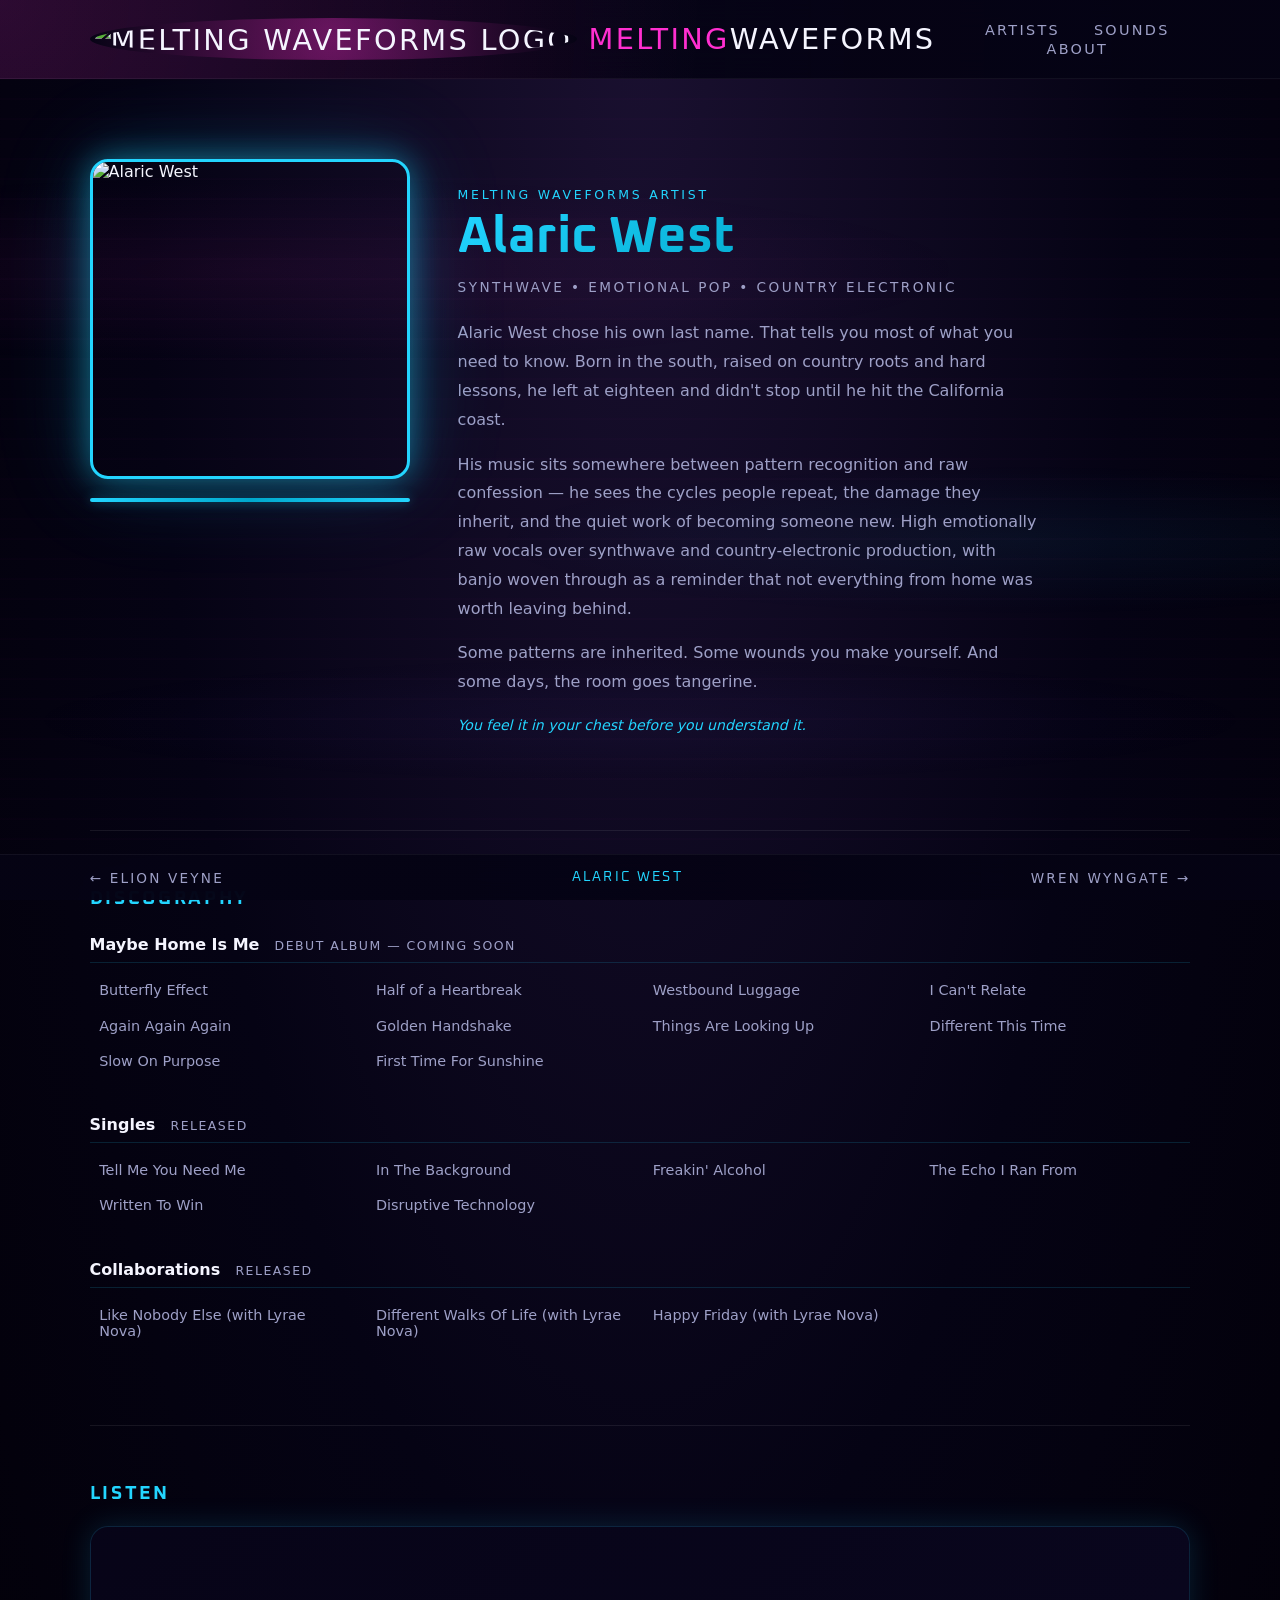
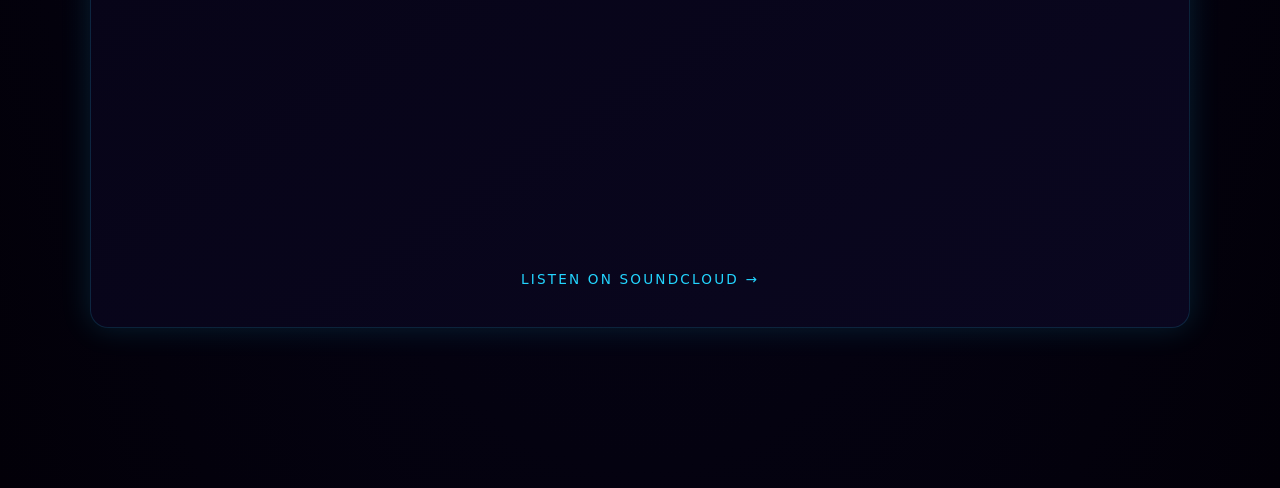
==== alaric.html @ a702b96d "Update alaric.html" ====
<!DOCTYPE html>
<html lang="en">
<head>
  <!-- Google tag (gtag.js) -->
<script async src="https://www.googletagmanager.com/gtag/js?id=G-TZS1TSNKHJ"></script>
<script>
  window.dataLayer = window.dataLayer || [];
  function gtag(){dataLayer.push(arguments);}
  gtag('js', new Date());
  gtag('config', 'G-TZS1TSNKHJ');
</script>
  <meta charset="UTF-8" />
  <meta name="viewport" content="width=device-width, initial-scale=1.0" />
  <title>Alaric West — Melting Waveforms</title>
  <meta name="description" content="Alaric West is an emotionally raw synthwave artist exploring cycles, heartbreak, and the long road to finding home in yourself." />
  <link rel="stylesheet" href="styles.css" />
  <link rel="preconnect" href="https://fonts.googleapis.com">
  <link rel="preconnect" href="https://fonts.gstatic.com" crossorigin>
  <link href="https://fonts.googleapis.com/css2?family=Space+Grotesk:wght@400;500;700&family=Oxanium:wght@500;700&display=swap" rel="stylesheet">
  <style>
    :root {
      --artist-color: #23d5ff;
      --artist-color-dim: rgba(35, 213, 255, 0.15);
      --artist-color-glow: rgba(35, 213, 255, 0.4);
      --artist-gradient: linear-gradient(135deg, #23d5ff, #00a8cc, #23d5ff);
    }

    .artist-page {
      min-height: 100vh;
      padding: 0 7vw 120px;
    }

    .artist-header {
      display: grid;
      grid-template-columns: 320px 1fr;
      gap: 3rem;
      padding: 80px 0 60px;
      align-items: start;
    }

    .artist-photo-wrap {
      position: relative;
    }

    .artist-photo {
      width: 100%;
      aspect-ratio: 1;
      object-fit: cover;
      border-radius: 18px;
      border: 3px solid var(--artist-color);
      box-shadow:
        0 0 30px var(--artist-color-glow),
        0 0 60px var(--artist-color-dim),
        0 0 100px var(--artist-color-dim);
      display: block;
    }

    .artist-color-bar {
      width: 100%;
      height: 4px;
      background: var(--artist-gradient);
      border-radius: 999px;
      margin-top: 1.2rem;
      box-shadow: 0 0 12px var(--artist-color-glow);
    }

    .artist-info {
      padding-top: 1rem;
    }

    .artist-label {
      font-size: 0.78rem;
      text-transform: uppercase;
      letter-spacing: 0.22em;
      color: var(--artist-color);
      margin-bottom: 0.5rem;
    }

    .artist-name {
      font-family: "Oxanium", system-ui, sans-serif;
      font-size: clamp(2rem, 4vw, 3.2rem);
      font-weight: 700;
      line-height: 1.08;
      margin: 0 0 0.5rem;
      background: var(--artist-gradient);
      -webkit-background-clip: text;
      background-clip: text;
      color: transparent;
    }

    .artist-genre {
      font-size: 0.85rem;
      color: var(--muted);
      text-transform: uppercase;
      letter-spacing: 0.18em;
      margin-bottom: 1.5rem;
    }

    .artist-bio {
      font-size: 1rem;
      line-height: 1.8;
      color: var(--muted);
      max-width: 580px;
      margin-bottom: 2rem;
    }

    .artist-bio p {
      margin: 0 0 1rem;
    }

    .discography {
      padding: 40px 0;
      border-top: 1px solid var(--border-subtle);
    }

    .discography-title {
      font-family: "Oxanium", system-ui, sans-serif;
      font-size: 1.2rem;
      letter-spacing: 0.14em;
      text-transform: uppercase;
      color: var(--artist-color);
      margin-bottom: 1.5rem;
    }

    .album-block {
      margin-bottom: 2.5rem;
    }

    .album-name {
      font-size: 1rem;
      font-weight: 700;
      color: var(--text);
      margin-bottom: 0.8rem;
      padding-bottom: 0.5rem;
      border-bottom: 1px solid var(--artist-color-dim);
    }

    .album-name span {
      font-size: 0.78rem;
      font-weight: 400;
      color: var(--muted);
      margin-left: 0.6rem;
      text-transform: uppercase;
      letter-spacing: 0.12em;
    }

    .song-list {
      list-style: none;
      padding: 0;
      margin: 0;
      display: grid;
      grid-template-columns: repeat(auto-fill, minmax(220px, 1fr));
      gap: 0.4rem;
    }

    .song-list li {
      font-size: 0.9rem;
      color: var(--muted);
      padding: 0.4rem 0.6rem;
      border-radius: 6px;
      transition: background 0.15s ease, color 0.15s ease;
    }

    .song-list li:hover {
      background: var(--artist-color-dim);
      color: var(--text);
    }

    .player-section {
      padding: 40px 0;
      border-top: 1px solid var(--border-subtle);
    }

    .player-section h2 {
      font-family: "Oxanium", system-ui, sans-serif;
      font-size: 1.2rem;
      letter-spacing: 0.14em;
      text-transform: uppercase;
      color: var(--artist-color);
      margin-bottom: 1.2rem;
    }

    .player-wrap {
      border-radius: var(--radius-lg);
      overflow: hidden;
      border: 1px solid var(--artist-color-dim);
      box-shadow: 0 0 30px var(--artist-color-dim);
      padding: 1.5rem;
      background: linear-gradient(145deg, rgba(7,4,24,0.98), rgba(10,7,32,0.98));
      text-align: center;
    }

    .player-wrap p {
      color: var(--muted);
      font-size: 0.9rem;
      margin: 0 0 1rem;
    }

    .player-wrap a {
      color: var(--artist-color);
      text-decoration: none;
      font-size: 0.85rem;
      text-transform: uppercase;
      letter-spacing: 0.16em;
    }

    .player-wrap a:hover {
      text-decoration: underline;
    }

    .artist-nav {
      position: fixed;
      bottom: 0;
      left: 0;
      right: 0;
      z-index: 20;
      display: flex;
      align-items: center;
      justify-content: space-between;
      padding: 14px 7vw;
      backdrop-filter: blur(18px);
      background: linear-gradient(to right, rgba(5,3,20,0.96), rgba(5,3,20,0.9));
      border-top: 1px solid rgba(255,255,255,0.05);
    }

    .artist-nav a {
      display: inline-flex;
      align-items: center;
      gap: 0.5rem;
      font-size: 0.85rem;
      text-transform: uppercase;
      letter-spacing: 0.16em;
      color: var(--muted);
      text-decoration: none;
      transition: color 0.2s ease;
    }

    .artist-nav a:hover {
      color: var(--artist-color);
    }

    .artist-nav .current {
      font-family: "Oxanium", system-ui, sans-serif;
      font-size: 0.85rem;
      text-transform: uppercase;
      letter-spacing: 0.16em;
      color: var(--artist-color);
    }

    @media (max-width: 800px) {
      .artist-header {
        grid-template-columns: 1fr;
        gap: 2rem;
        padding: 60px 0 40px;
      }

      .artist-photo-wrap {
        max-width: 280px;
        margin: 0 auto;
      }

      .artist-page {
        padding-inline: 5vw;
      }

      .artist-nav {
        padding-inline: 5vw;
      }
    }
  </style>
</head>
<body>
  <div class="bg-grid"></div>
  <div class="bg-glow bg-glow-1"></div>
  <div class="bg-glow bg-glow-2"></div>

  <header class="site-header">
    <a class="logo" href="index.html" aria-label="Melting Waveforms home">
      <img src="logo.png" alt="Melting Waveforms logo" class="logo-img" style="height: 42px; width: auto;" />
      <span>Melting</span> Waveforms
    </a>
    <nav class="nav">
      <a href="index.html#artists">Artists</a>
      <a href="index.html#sounds">Sounds</a>
      <a href="index.html#about">About</a>
    </nav>
  </header>

  <main class="artist-page">
    <section class="artist-header">
      <div class="artist-photo-wrap">
        <img src="Alaric.png" alt="Alaric West" class="artist-photo" />
        <div class="artist-color-bar"></div>
      </div>

      <div class="artist-info">
        <p class="artist-label">Melting Waveforms Artist</p>
        <h1 class="artist-name">Alaric West</h1>
        <p class="artist-genre">Synthwave • Emotional Pop • Country Electronic</p>
        <div class="artist-bio">
          <p>Alaric West chose his own last name. That tells you most of what you need to know. Born in the south, raised on country roots and hard lessons, he left at eighteen and didn't stop until he hit the California coast.</p>
          <p>His music sits somewhere between pattern recognition and raw confession — he sees the cycles people repeat, the damage they inherit, and the quiet work of becoming someone new. High emotionally raw vocals over synthwave and country-electronic production, with banjo woven through as a reminder that not everything from home was worth leaving behind.</p>
          <p>Some patterns are inherited. Some wounds you make yourself. And some days, the room goes tangerine.</p>
          <p style="font-size: 0.88rem; color: var(--artist-color); font-style: italic;">You feel it in your chest before you understand it.</p>
        </div>
      </div>
    </section>

    <section class="discography">
      <h2 class="discography-title">Discography</h2>

      <div class="album-block">
        <p class="album-name">Maybe Home Is Me <span>Debut Album — Coming Soon</span></p>
        <ul class="song-list">
          <li>Butterfly Effect</li>
          <li>Half of a Heartbreak</li>
          <li>Westbound Luggage</li>
          <li>I Can't Relate</li>
          <li>Again Again Again</li>
          <li>Golden Handshake</li>
          <li>Things Are Looking Up</li>
          <li>Different This Time</li>
          <li>Slow On Purpose</li>
          <li>First Time For Sunshine</li>
        </ul>
      </div>

      <div class="album-block">
        <p class="album-name">Singles <span>Released</span></p>
        <ul class="song-list">
          <li>Tell Me You Need Me</li>
          <li>In The Background</li>
          <li>Freakin' Alcohol</li>
          <li>The Echo I Ran From</li>
          <li>Written To Win</li>
          <li>Disruptive Technology</li>
        </ul>
      </div>

      <div class="album-block">
        <p class="album-name">Collaborations <span>Released</span></p>
        <ul class="song-list">
          <li>Like Nobody Else (with Lyrae Nova)</li>
          <li>Different Walks Of Life (with Lyrae Nova)</li>
          <li>Happy Friday (with Lyrae Nova)</li>
        </ul>
      </div>
    </section>

    <section class="player-section">
      <h2>Listen</h2>
      <div class="player-wrap">
        <iframe width="100%" height="300" scrolling="no" frameborder="no" allow="autoplay" src="https://w.soundcloud.com/player/?url=https%3A//api.soundcloud.com/playlists/soundcloud%253Aplaylists%253A2231218274&color=%2323d5ff&auto_play=false&hide_related=false&show_comments=true&show_user=true&show_reposts=false&show_teaser=true&visual=true"></iframe>
        <p style="margin-top: 1rem;">
          <a href="https://soundcloud.com/melting-waveforms" target="_blank" rel="noopener">Listen on SoundCloud →</a>
        </p>
      </div>
    </section>
  </main>

  <nav class="artist-nav">
    <a href="elion.html">← Elion Veyne</a>
    <span class="current">Alaric West</span>
    <a href="wren.html">Wren Wyngate →</a>
  </nav>

  <script>
    const glow = document.createElement('div');
    glow.style.cssText = `
      position: fixed;
      width: 320px;
      height: 320px;
      border-radius: 50%;
      pointer-events: none;
      z-index: 9999;
      transform: translate(-50%, -50%);
      background: radial-gradient(circle, rgba(35,213,255,0.12) 0%, rgba(0,168,204,0.07) 40%, transparent 70%);
      transition: opacity 0.3s ease;
      opacity: 0;
    `;
    document.body.appendChild(glow);

    document.addEventListener('mousemove', (e) => {
      glow.style.left = e.clientX + 'px';
      glow.style.top = e.clientY + 'px';
      glow.style.opacity = '1';
    });

    document.addEventListener('mouseleave', () => {
      glow.style.opacity = '0';
    });
  </script>
</body>
</html>
---- styles.css ----
:root {
  --bg: #050314;
  --bg-alt: #09071f;
  --accent-1: #ff2fd0;
  --accent-2: #6b5bff;
  --accent-3: #23d5ff;
  --text: #f5f5ff;
  --muted: #9ea0c7;
  --border-subtle: rgba(255, 255, 255, 0.08);
  --radius-lg: 18px;
  --radius-md: 12px;
  --radius-pill: 999px;
  --shadow-soft: 0 24px 80px rgba(0, 0, 0, 0.55);
  --blur: 18px;
}

*,
*::before,
*::after {
  box-sizing: border-box;
}

html, body {
  margin: 0;
  padding: 0;
}

body {
  min-height: 100vh;
  font-family: system-ui, -apple-system, BlinkMacSystemFont, "Segoe UI", sans-serif;
  background: radial-gradient(ellipse at top, #1a1030 0%, #050314 55%, #020008 100%);
  color: var(--text);
  overflow-x: hidden;
}

/* Waveform background */
.bg-grid {
  position: fixed;
  inset: 0;
  pointer-events: none;
  z-index: -3;
  overflow: hidden;
}

.bg-grid::before {
  content: "";
  position: absolute;
  inset: 0;
  background:
    repeating-linear-gradient(
      180deg,
      transparent 0px,
      transparent 18px,
      rgba(255, 47, 208, 0.015) 18px,
      rgba(255, 47, 208, 0.015) 20px
    );
}

.bg-grid::after {
  content: "";
  position: absolute;
  inset: 0;
  background-image:
    radial-gradient(ellipse 80% 15% at 20% 30%, rgba(255,47,208,0.06) 0%, transparent 70%),
    radial-gradient(ellipse 60% 12% at 80% 60%, rgba(35,213,255,0.05) 0%, transparent 70%),
    radial-gradient(ellipse 70% 10% at 50% 80%, rgba(107,91,255,0.04) 0%, transparent 70%);
}

.bg-glow {
  display: none;
}

/* Header */
.site-header {
  position: sticky;
  top: 0;
  z-index: 20;
  display: grid;
  grid-template-columns: auto 1fr;
  align-items: center;
  padding: 18px 7vw;
  backdrop-filter: blur(18px);
  background: radial-gradient(circle at top left, rgba(255, 47, 208, 0.16), transparent 55%),
              linear-gradient(to right, rgba(5, 3, 20, 0.96), rgba(5, 3, 20, 0.9));
  border-bottom: 1px solid rgba(255, 255, 255, 0.05);
}

.nav {
  text-align: center;
}

.logo {
  font-family: system-ui, -apple-system, "Segoe UI", sans-serif;
  font-size: 1.8rem;
  letter-spacing: 0.08em;
  text-transform: uppercase;
  color: var(--text);
  text-decoration: none;
  display: flex;
  align-items: center;
}

.logo span {
  color: var(--accent-1);
}

@keyframes logoPulse {
  0%   { box-shadow: 0 0 20px rgba(255,47,208,0.8); }
  16%  { box-shadow: 0 0 25px rgba(255,102,0,0.8); }
  33%  { box-shadow: 0 0 25px rgba(204,255,0,0.8); }
  50%  { box-shadow: 0 0 25px rgba(0,245,255,0.8); }
  66%  { box-shadow: 0 0 25px rgba(107,91,255,0.8); }
  83%  { box-shadow: 0 0 25px rgba(255,47,208,0.8); }
  100% { box-shadow: 0 0 20px rgba(255,102,0,0.8); }
}

.logo-img {
  height: 52px;
  width: auto;
  vertical-align: middle;
  margin-right: 0.7rem;
  border-radius: 50%;
  background: radial-gradient(circle, rgba(255,47,208,0.35), rgba(5,3,20,0.95));
  padding: 5px;
  animation: logoPulse 3s ease-in-out infinite;
}

.nav a {
  margin-left: 1.8rem;
  font-size: 0.9rem;
  text-decoration: none;
  text-transform: uppercase;
  letter-spacing: 0.16em;
  color: var(--muted);
  position: relative;
  transition: color 0.2s ease;
}

.nav a::after {
  content: "";
  position: absolute;
  left: 0;
  bottom: -6px;
  width: 0;
  height: 2px;
  border-radius: 999px;
  background: linear-gradient(90deg, var(--accent-1), var(--accent-3));
  transition: width 0.22s ease-out;
}

.nav a:hover {
  color: var(--text);
}

.nav a:hover::after {
  width: 100%;
}

/* Hero */
main {
  padding: 0 7vw 72px;
}

.hero {
  padding: 96px 0 80px;
  display: flex;
  align-items: center;
  position: relative;
  overflow: hidden;
}

.hero::after {
  content: "";
  position: absolute;
  right: -2vw;
  top: 50%;
  transform: translateY(-50%);
  width: 55%;
  height: 90%;
  background-image: url('header_background.png');
  background-size: cover;
  background-position: center;
  background-repeat: no-repeat;
  opacity: 0.4;
  mask-image: linear-gradient(to right, transparent 0%, black 35%, black 70%, transparent 100%),
              linear-gradient(to bottom, transparent 5%, black 25%, black 75%, transparent 95%);
  -webkit-mask-image: linear-gradient(to right, transparent 0%, black 35%, black 60%, transparent 100%),
              linear-gradient(to bottom, transparent 5%, black 25%, black 75%, transparent 95%);
  mask-composite: intersect;
  -webkit-mask-composite: source-in;
  animation: shimmer 4s ease-in-out infinite;
  pointer-events: none;
  z-index: 0;
}

@keyframes shimmer {
  0%   { opacity: 0.3; filter: brightness(0.9) saturate(1); }
  50%  { opacity: 0.5; filter: brightness(1.2) saturate(1.4); }
  100% { opacity: 0.3; filter: brightness(0.9) saturate(1); }
}

.hero-content {
  max-width: 700px;
  position: relative;
  z-index: 1;
}

.tagline {
  text-transform: uppercase;
  letter-spacing: 0.22em;
  font-size: 0.78rem;
  color: var(--accent-3);
  margin-bottom: 0.9rem;
}

.hero-title {
  font-family: system-ui, -apple-system, "Segoe UI", sans-serif;
  font-weight: 700;
  font-size: clamp(2.4rem, 4vw, 3.6rem);
  line-height: 1.08;
  margin: 0 0 1rem;
  background: linear-gradient(90deg, 
    #00b4ff 0%,
    #9b00ff 20%,
    #ff2fd0 35%,
    #ccff00 50%,
    #00f5ff 65%,
    #ff2fd0 100%
  );
  -webkit-background-clip: text;
  background-clip: text;
  color: transparent;
}

.hero-subtitle {
  font-size: 0.98rem;
  line-height: 1.7;
  color: var(--muted);
  max-width: 540px;
}

.hero-cta {
  display: flex;
  flex-wrap: wrap;
  gap: 0.9rem;
  margin-top: 1.8rem;
}

.btn {
  display: inline-flex;
  align-items: center;
  justify-content: center;
  padding: 0.75rem 1.6rem;
  border-radius: var(--radius-pill);
  border: 1px solid transparent;
  font-size: 0.87rem;
  letter-spacing: 0.16em;
  text-transform: uppercase;
  text-decoration: none;
  cursor: pointer;
  transition: transform 0.15s ease, box-shadow 0.15s ease, background 0.2s ease, border-color 0.2s ease, color 0.2s ease;
}

.btn.primary {
  background: linear-gradient(90deg,
    #00b4ff 0%,
    #9b00ff 20%,
    #ff2fd0 35%,
    #ccff00 50%,
    #00f5ff 65%,
    #ff2fd0 100%
  );
  color: #050314;
  box-shadow: 0 0 20px rgba(255,47,208,0.5), 0 0 40px rgba(0,245,255,0.3);
  font-weight: 700;
}

.btn.primary:hover {
  transform: translateY(-2px);
  box-shadow: 0 0 30px rgba(255,47,208,0.7), 0 0 60px rgba(0,245,255,0.4);
}

.btn.ghost {
  border-color: rgba(255, 255, 255, 0.3);
  color: var(--text);
  background: rgba(7, 4, 24, 0.9);
}

.btn.ghost:hover {
  background: rgba(16, 9, 45, 0.95);
  border-color: var(--accent-2);
}

/* Sections */
.section-title {
  font-family: system-ui, -apple-system, "Segoe UI", sans-serif;
  font-size: 1.5rem;
  letter-spacing: 0.14em;
  text-transform: uppercase;
  margin-bottom: 0.5rem;
}

.section-subtitle {
  font-size: 0.95rem;
  color: var(--muted);
  max-width: 520px;
  margin-bottom: 2rem;
}

/* Artists */
.artists {
  padding: 16px 0 64px;
}

.artist-grid {
  display: grid;
  grid-template-columns: repeat(auto-fit, minmax(210px, 1fr));
  gap: 1.4rem;
}

.artist-card {
  padding: 1.35rem 1.2rem 1.4rem;
  border-radius: var(--radius-md);
  background: linear-gradient(145deg, rgba(7, 4, 24, 0.98), rgba(10, 7, 32, 0.98));
  border: 1px solid var(--border-subtle);
  box-shadow: var(--shadow-soft);
  position: relative;
  overflow: hidden;
  transition: transform 0.2s ease, box-shadow 0.2s ease;
}

/* Individual artist card colors */
.artist-harland {
  border-color: rgba(255, 180, 50, 0.3);
}
.artist-harland:hover {
  box-shadow: 0 0 30px rgba(255, 180, 50, 0.2);
}

.artist-kaelith {
  border-color: rgba(255, 47, 208, 0.3);
}
.artist-kaelith:hover {
  box-shadow: 0 0 30px rgba(255, 47, 208, 0.2);
}

.artist-sylraen {
  border-color: rgba(180, 130, 255, 0.3);
}
.artist-sylraen:hover {
  box-shadow: 0 0 30px rgba(180, 130, 255, 0.2);
}

.artist-elion {
  border-color: rgba(35, 130, 255, 0.3);
}
.artist-elion:hover {
  box-shadow: 0 0 30px rgba(35, 130, 255, 0.2);
}

.artist-alaric {
  border-color: rgba(35, 213, 255, 0.3);
}
.artist-alaric:hover {
  box-shadow: 0 0 30px rgba(35, 213, 255, 0.2);
}

.artist-wren {
  border-color: rgba(200, 30, 30, 0.3);
}
.artist-wren:hover {
  box-shadow: 0 0 30px rgba(200, 30, 30, 0.2);
}

.artist-solano {
  border-color: rgba(150, 255, 50, 0.3);
}
.artist-solano:hover {
  box-shadow: 0 0 30px rgba(150, 255, 50, 0.2);
}

.artist-ezra {
  border-color: rgba(232, 232, 240, 0.3);
}
.artist-ezra:hover {
  box-shadow: 0 0 30px rgba(232, 232, 240, 0.2);
}

.artist-card:hover {
  transform: translateY(-3px);
}

.artist-card h3 {
  margin: 0 0 0.3rem;
  font-size: 1.02rem;
}

.artist-tag {
  margin: 0 0 0.7rem;
  font-size: 0.8rem;
  text-transform: uppercase;
  letter-spacing: 0.18em;
  color: var(--accent-3);
}

.artist-desc {
  margin: 0 0 0.8rem;
  font-size: 0.9rem;
  color: var(--muted);
}

.artist-meta {
  font-size: 0.82rem;
  color: var(--muted);
  margin: 0;
}

/* Sounds */
.sounds {
  padding: 32px 0 64px;
}

.sounds-layout {
  display: grid;
  grid-template-columns: minmax(0, 1.4fr) minmax(0, 1fr);
  gap: 1.6rem;
}

.sounds-panel,
.link-list {
  border-radius: var(--radius-lg);
  background: linear-gradient(145deg, rgba(7, 4, 24, 0.98), rgba(11, 7, 35, 0.98));
  border: 1px solid var(--border-subtle);
  box-shadow: var(--shadow-soft);
  padding: 1.5rem 1.4rem;
}

.sounds-panel h3,
.link-list h3 {
  margin: 0 0 0.7rem;
  font-size: 1rem;
  text-transform: uppercase;
  letter-spacing: 0.18em;
}

.sounds-panel p {
  margin: 0 0 1rem;
  font-size: 0.9rem;
  color: var(--muted);
}

.player-placeholder {
  border-radius: var(--radius-md);
  border: 1px dashed rgba(255, 255, 255, 0.2);
  min-height: 170px;
  display: flex;
  align-items: center;
  justify-content: center;
  color: var(--muted);
  font-size: 0.85rem;
  background: radial-gradient(circle at top, rgba(35, 213, 255, 0.14), transparent 65%);
}

.link-list ul {
  list-style: none;
  padding: 0;
  margin: 0.3rem 0 0;
  display: grid;
  gap: 0.4rem;
}

.link-list li {
  display: flex;
  justify-content: space-between;
  font-size: 0.9rem;
  color: var(--muted);
}

.link-list span {
  color: var(--text);
}

.link-list a {
  color: var(--accent-2);
  text-decoration: none;
  font-size: 0.85rem;
}

.link-list a:hover {
  text-decoration: underline;
}

/* About */
.about {
  padding: 32px 0 40px;
}

.about-text {
  max-width: 620px;
  font-size: 0.95rem;
  color: var(--muted);
  line-height: 1.8;
}

/* Footer */
.site-footer {
  padding: 20px 7vw 26px;
  border-top: 1px solid rgba(255, 255, 255, 0.05);
  font-size: 0.8rem;
  color: var(--muted);
  text-align: center;
}

/* Responsive */
@media (max-width: 800px) {
  .site-header {
    padding-inline: 5vw;
  }

  main {
    padding-inline: 5vw;
  }

  .hero {
    padding-top: 72px;
  }

  .nav a {
    margin-left: 1.1rem;
    font-size: 0.78rem;
  }

  .sounds-layout {
    grid-template-columns: 1fr;
  }
}

@media (max-width: 560px) {
  .site-header {
    grid-template-columns: 1fr;
    justify-items: center;
    gap: 0.6rem;
  }

  .nav a {
    margin-left: 0;
    margin-right: 1.1rem;
  }

  .hero-cta {
    flex-direction: column;
    align-items: flex-start;
  }
}
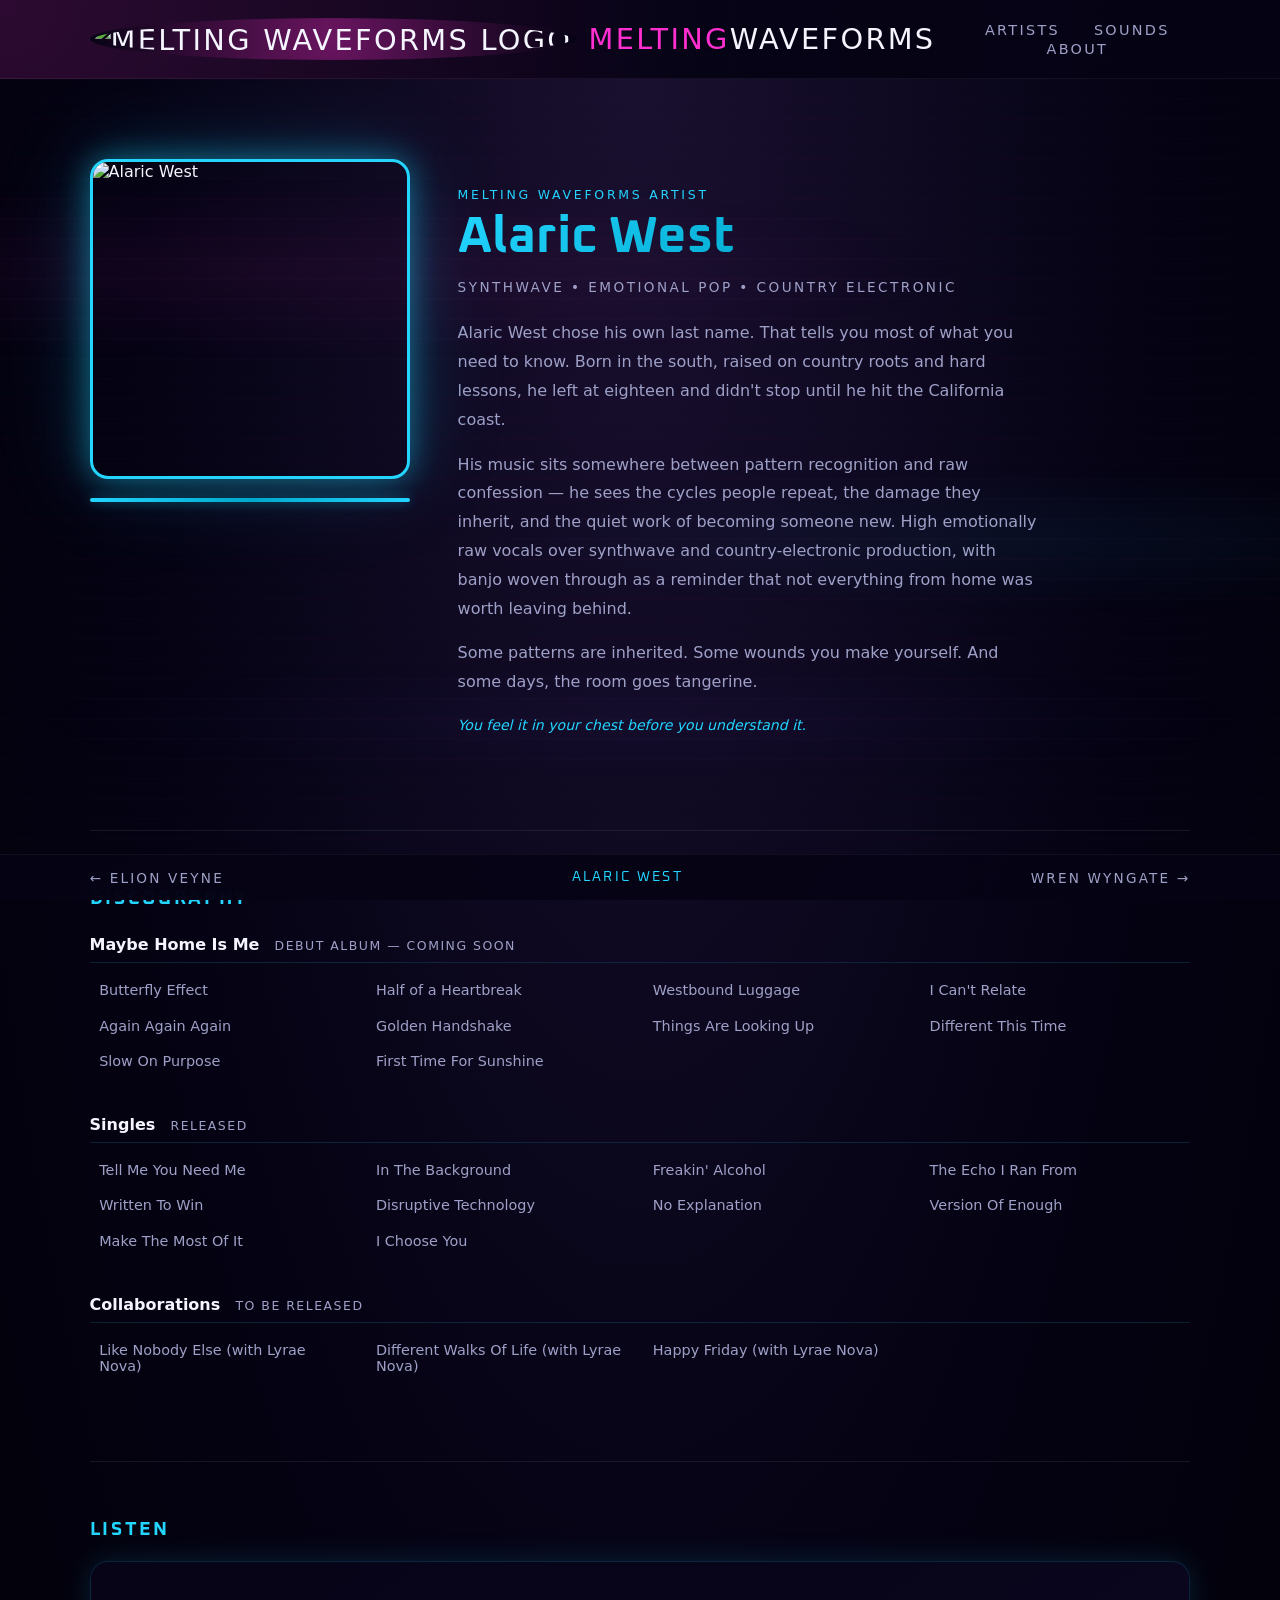
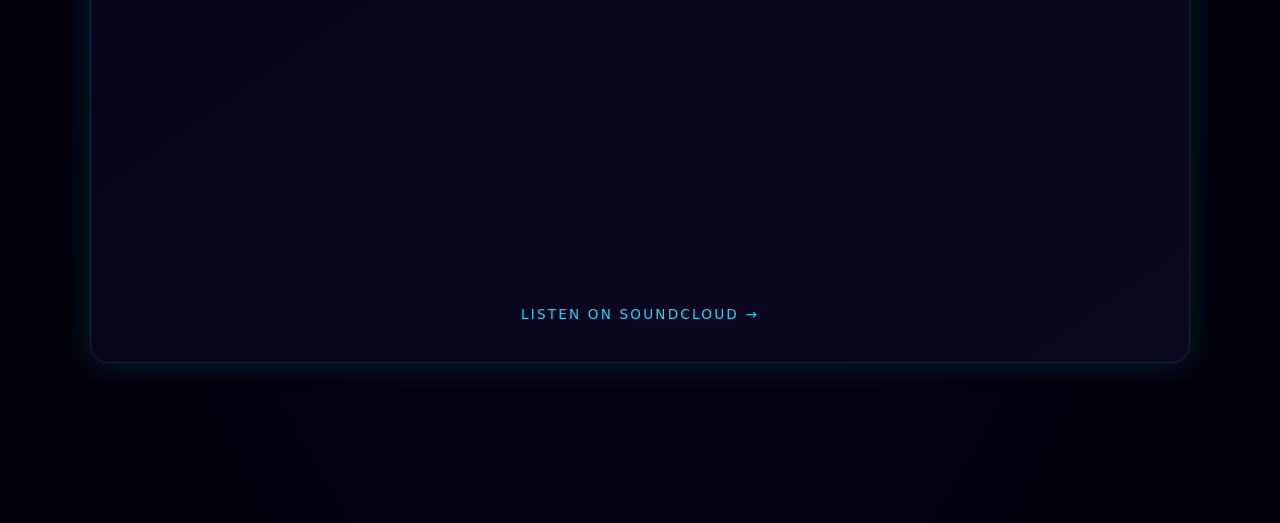
==== commit 23b898a1: "Update alaric.html" ====
--- a/alaric.html
+++ b/alaric.html
@@ -334,11 +334,15 @@
           <li>The Echo I Ran From</li>
           <li>Written To Win</li>
           <li>Disruptive Technology</li>
+          <li>No Explanation</li>
+          <li>Version Of Enough</li>
+          <li>Make The Most Of It</li>
+          <li>I Choose You</li>
         </ul>
       </div>
 
       <div class="album-block">
-        <p class="album-name">Collaborations <span>Released</span></p>
+        <p class="album-name">Collaborations <span>To be Released</span></p>
         <ul class="song-list">
           <li>Like Nobody Else (with Lyrae Nova)</li>
           <li>Different Walks Of Life (with Lyrae Nova)</li>
--- a/styles.css
+++ b/styles.css
@@ -33,7 +33,6 @@
   overflow-x: hidden;
 }
 
-/* Waveform background */
 .bg-grid {
   position: fixed;
   inset: 0;
@@ -219,7 +218,7 @@
   font-size: clamp(2.4rem, 4vw, 3.6rem);
   line-height: 1.08;
   margin: 0 0 1rem;
-  background: linear-gradient(90deg, 
+  background: linear-gradient(90deg,
     #00b4ff 0%,
     #9b00ff 20%,
     #ff2fd0 35%,
@@ -310,12 +309,14 @@
 /* Artists */
 .artists {
   padding: 16px 0 64px;
-}
-
-.artist-grid {
   display: grid;
   grid-template-columns: repeat(auto-fit, minmax(210px, 1fr));
   gap: 1.4rem;
+}
+
+.artists h2,
+.artists p.section-subtitle {
+  grid-column: 1 / -1;
 }
 
 .artist-card {
@@ -329,62 +330,32 @@
   transition: transform 0.2s ease, box-shadow 0.2s ease;
 }
 
-/* Individual artist card colors */
-.artist-harland {
-  border-color: rgba(255, 180, 50, 0.3);
-}
-.artist-harland:hover {
-  box-shadow: 0 0 30px rgba(255, 180, 50, 0.2);
-}
-
-.artist-kaelith {
-  border-color: rgba(255, 47, 208, 0.3);
-}
-.artist-kaelith:hover {
-  box-shadow: 0 0 30px rgba(255, 47, 208, 0.2);
-}
-
-.artist-sylraen {
-  border-color: rgba(180, 130, 255, 0.3);
-}
-.artist-sylraen:hover {
-  box-shadow: 0 0 30px rgba(180, 130, 255, 0.2);
-}
-
-.artist-elion {
-  border-color: rgba(35, 130, 255, 0.3);
-}
-.artist-elion:hover {
-  box-shadow: 0 0 30px rgba(35, 130, 255, 0.2);
-}
-
-.artist-alaric {
-  border-color: rgba(35, 213, 255, 0.3);
-}
-.artist-alaric:hover {
-  box-shadow: 0 0 30px rgba(35, 213, 255, 0.2);
-}
-
-.artist-wren {
-  border-color: rgba(200, 30, 30, 0.3);
-}
-.artist-wren:hover {
-  box-shadow: 0 0 30px rgba(200, 30, 30, 0.2);
-}
-
-.artist-solano {
-  border-color: rgba(150, 255, 50, 0.3);
-}
-.artist-solano:hover {
-  box-shadow: 0 0 30px rgba(150, 255, 50, 0.2);
-}
-
-.artist-ezra {
-  border-color: rgba(232, 232, 240, 0.3);
-}
-.artist-ezra:hover {
-  box-shadow: 0 0 30px rgba(232, 232, 240, 0.2);
-}
+.artist-harland { border-color: rgba(255, 180, 50, 0.3); }
+.artist-harland:hover { box-shadow: 0 0 30px rgba(255, 180, 50, 0.2); }
+
+.artist-kaelith { border-color: rgba(255, 47, 208, 0.3); }
+.artist-kaelith:hover { box-shadow: 0 0 30px rgba(255, 47, 208, 0.2); }
+
+.artist-sylraen { border-color: rgba(180, 130, 255, 0.3); }
+.artist-sylraen:hover { box-shadow: 0 0 30px rgba(180, 130, 255, 0.2); }
+
+.artist-elion { border-color: rgba(35, 130, 255, 0.3); }
+.artist-elion:hover { box-shadow: 0 0 30px rgba(35, 130, 255, 0.2); }
+
+.artist-alaric { border-color: rgba(35, 213, 255, 0.3); }
+.artist-alaric:hover { box-shadow: 0 0 30px rgba(35, 213, 255, 0.2); }
+
+.artist-wren { border-color: rgba(200, 30, 30, 0.3); }
+.artist-wren:hover { box-shadow: 0 0 30px rgba(200, 30, 30, 0.2); }
+
+.artist-solano { border-color: rgba(150, 255, 50, 0.3); }
+.artist-solano:hover { box-shadow: 0 0 30px rgba(150, 255, 50, 0.2); }
+
+.artist-ezra { border-color: rgba(232, 232, 240, 0.3); }
+.artist-ezra:hover { box-shadow: 0 0 30px rgba(232, 232, 240, 0.2); }
+
+.artist-lyrae { border-color: rgba(255, 107, 107, 0.3); }
+.artist-lyrae:hover { box-shadow: 0 0 30px rgba(255, 107, 107, 0.2); }
 
 .artist-card:hover {
   transform: translateY(-3px);
@@ -393,6 +364,7 @@
 .artist-card h3 {
   margin: 0 0 0.3rem;
   font-size: 1.02rem;
+  color: var(--text);
 }
 
 .artist-tag {
@@ -412,6 +384,53 @@
 .artist-meta {
   font-size: 0.82rem;
   color: var(--muted);
+  margin: 0;
+}
+
+/* Announcements */
+.announcements {
+  padding: 16px 0 64px;
+}
+
+.announcements-list {
+  display: grid;
+  gap: 1rem;
+}
+
+.announcement-card {
+  padding: 1.2rem 1.5rem;
+  border-radius: var(--radius-md);
+  border: 1px solid var(--border-subtle);
+  background: linear-gradient(145deg, rgba(7,4,24,0.98), rgba(10,7,32,0.98));
+  transition: border-color 0.2s ease;
+}
+
+.announcement-card:hover {
+  border-color: rgba(255,255,255,0.15);
+}
+
+.announcement-date {
+  font-size: 0.75rem;
+  text-transform: uppercase;
+  letter-spacing: 0.18em;
+  color: var(--accent-3);
+  display: block;
+  margin-bottom: 0.4rem;
+}
+
+.announcement-headline {
+  font-family: "Oxanium", system-ui, sans-serif;
+  font-size: 0.95rem;
+  font-weight: 700;
+  color: var(--text);
+  margin: 0 0 0.5rem;
+  letter-spacing: 0.04em;
+}
+
+.announcement-body {
+  font-size: 0.88rem;
+  color: var(--muted);
+  line-height: 1.6;
   margin: 0;
 }
 
@@ -441,24 +460,13 @@
   font-size: 1rem;
   text-transform: uppercase;
   letter-spacing: 0.18em;
+  color: var(--text);
 }
 
 .sounds-panel p {
   margin: 0 0 1rem;
   font-size: 0.9rem;
   color: var(--muted);
-}
-
-.player-placeholder {
-  border-radius: var(--radius-md);
-  border: 1px dashed rgba(255, 255, 255, 0.2);
-  min-height: 170px;
-  display: flex;
-  align-items: center;
-  justify-content: center;
-  color: var(--muted);
-  font-size: 0.85rem;
-  background: radial-gradient(circle at top, rgba(35, 213, 255, 0.14), transparent 65%);
 }
 
 .link-list ul {
@@ -513,42 +521,15 @@
 
 /* Responsive */
 @media (max-width: 800px) {
-  .site-header {
-    padding-inline: 5vw;
-  }
-
-  main {
-    padding-inline: 5vw;
-  }
-
-  .hero {
-    padding-top: 72px;
-  }
-
-  .nav a {
-    margin-left: 1.1rem;
-    font-size: 0.78rem;
-  }
-
-  .sounds-layout {
-    grid-template-columns: 1fr;
-  }
+  .site-header { padding-inline: 5vw; }
+  main { padding-inline: 5vw; }
+  .hero { padding-top: 72px; }
+  .nav a { margin-left: 1.1rem; font-size: 0.78rem; }
+  .sounds-layout { grid-template-columns: 1fr; }
 }
 
 @media (max-width: 560px) {
-  .site-header {
-    grid-template-columns: 1fr;
-    justify-items: center;
-    gap: 0.6rem;
-  }
-
-  .nav a {
-    margin-left: 0;
-    margin-right: 1.1rem;
-  }
-
-  .hero-cta {
-    flex-direction: column;
-    align-items: flex-start;
-  }
-}
+  .site-header { grid-template-columns: 1fr; justify-items: center; gap: 0.6rem; }
+  .nav a { margin-left: 0; margin-right: 1.1rem; }
+  .hero-cta { flex-direction: column; align-items: flex-start; }
+}
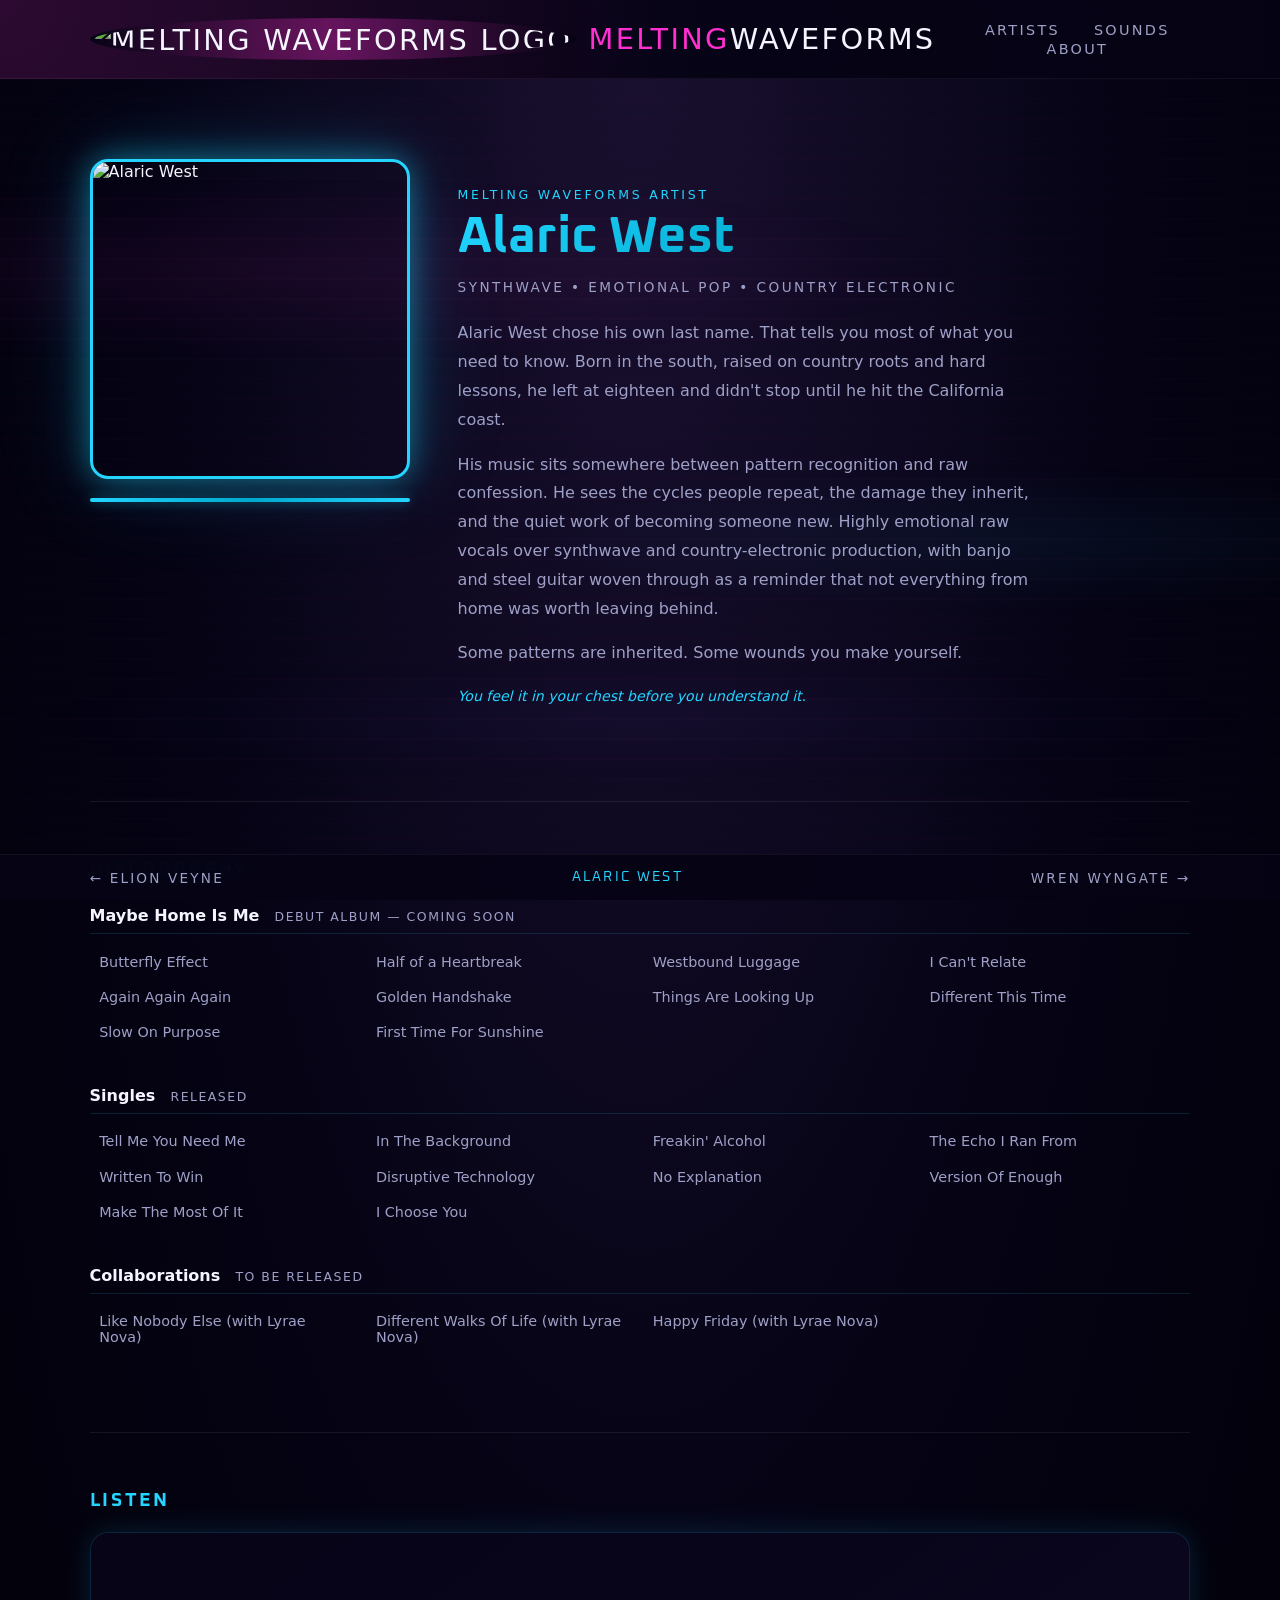
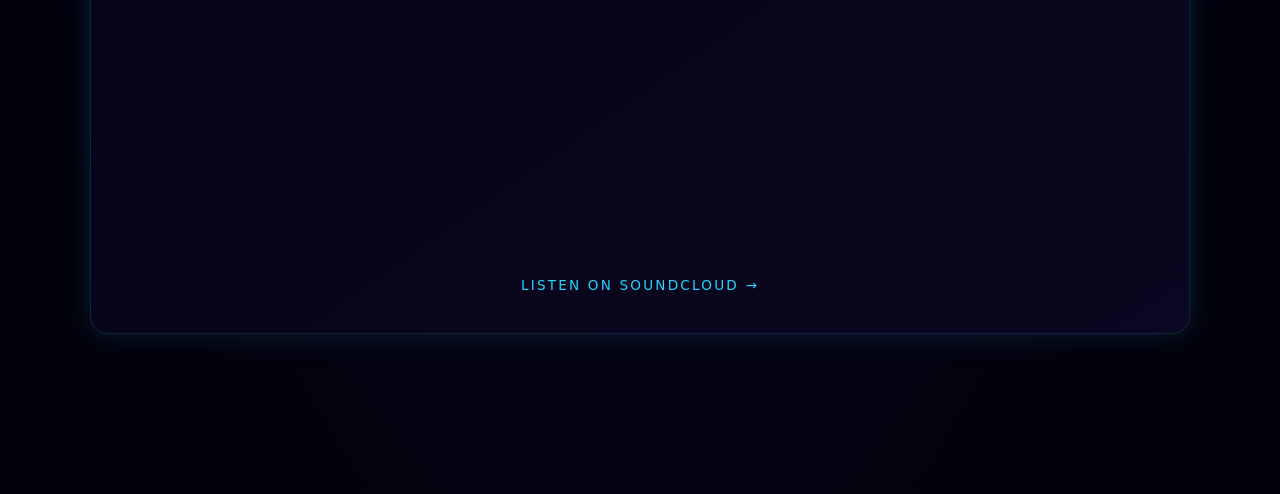
==== commit e00c8055: "Update alaric.html" ====
--- a/alaric.html
+++ b/alaric.html
@@ -299,8 +299,8 @@
         <p class="artist-genre">Synthwave • Emotional Pop • Country Electronic</p>
         <div class="artist-bio">
           <p>Alaric West chose his own last name. That tells you most of what you need to know. Born in the south, raised on country roots and hard lessons, he left at eighteen and didn't stop until he hit the California coast.</p>
-          <p>His music sits somewhere between pattern recognition and raw confession — he sees the cycles people repeat, the damage they inherit, and the quiet work of becoming someone new. High emotionally raw vocals over synthwave and country-electronic production, with banjo woven through as a reminder that not everything from home was worth leaving behind.</p>
-          <p>Some patterns are inherited. Some wounds you make yourself. And some days, the room goes tangerine.</p>
+          <p>His music sits somewhere between pattern recognition and raw confession. He sees the cycles people repeat, the damage they inherit, and the quiet work of becoming someone new. Highly emotional raw vocals over synthwave and country-electronic production, with banjo and steel guitar woven through as a reminder that not everything from home was worth leaving behind.</p>
+          <p>Some patterns are inherited. Some wounds you make yourself.</p>
           <p style="font-size: 0.88rem; color: var(--artist-color); font-style: italic;">You feel it in your chest before you understand it.</p>
         </div>
       </div>
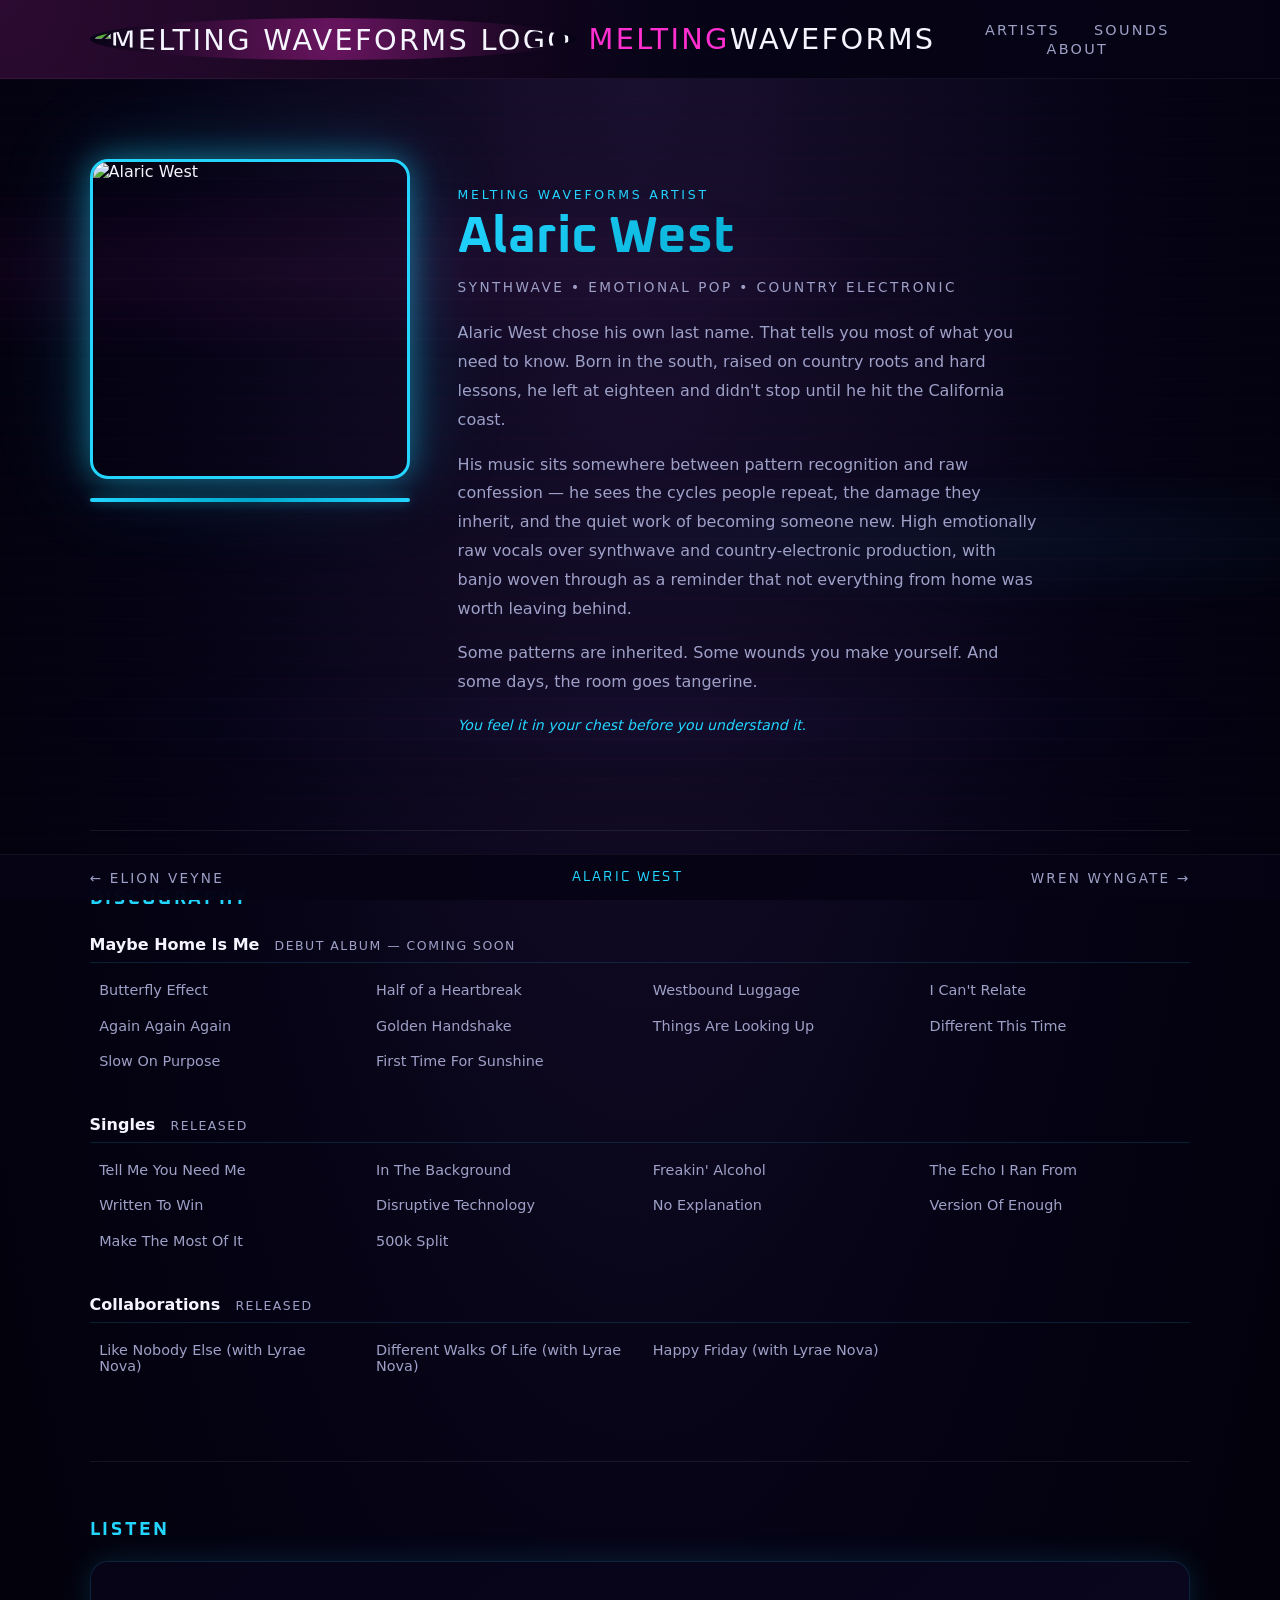
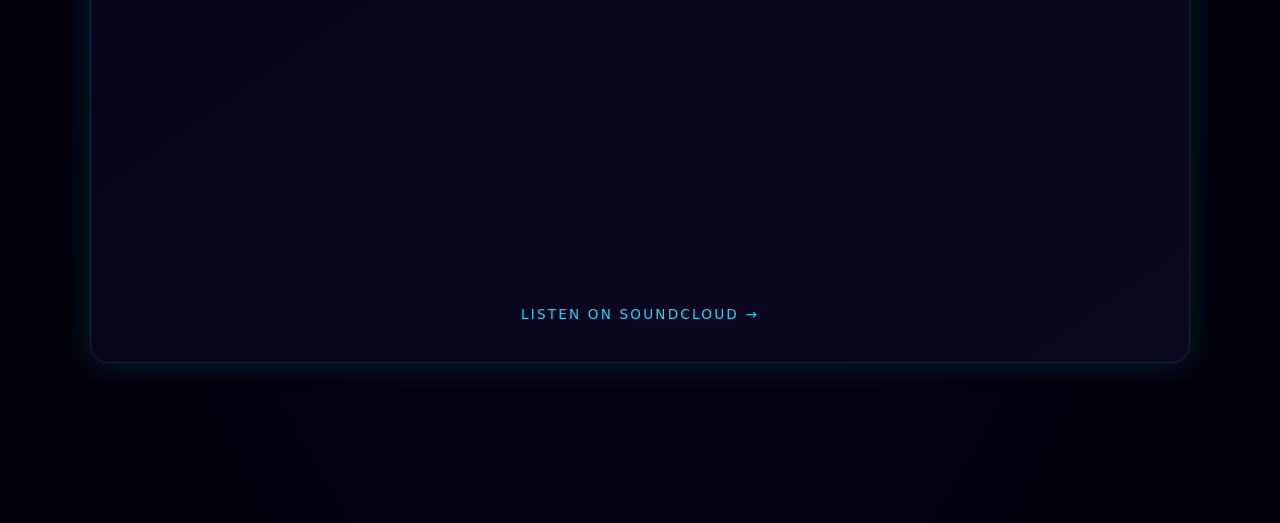
==== commit 141539df: "Update alaric.html" ====
--- a/alaric.html
+++ b/alaric.html
@@ -299,8 +299,8 @@
         <p class="artist-genre">Synthwave • Emotional Pop • Country Electronic</p>
         <div class="artist-bio">
           <p>Alaric West chose his own last name. That tells you most of what you need to know. Born in the south, raised on country roots and hard lessons, he left at eighteen and didn't stop until he hit the California coast.</p>
-          <p>His music sits somewhere between pattern recognition and raw confession. He sees the cycles people repeat, the damage they inherit, and the quiet work of becoming someone new. Highly emotional raw vocals over synthwave and country-electronic production, with banjo and steel guitar woven through as a reminder that not everything from home was worth leaving behind.</p>
-          <p>Some patterns are inherited. Some wounds you make yourself.</p>
+          <p>His music sits somewhere between pattern recognition and raw confession — he sees the cycles people repeat, the damage they inherit, and the quiet work of becoming someone new. High emotionally raw vocals over synthwave and country-electronic production, with banjo woven through as a reminder that not everything from home was worth leaving behind.</p>
+          <p>Some patterns are inherited. Some wounds you make yourself. And some days, the room goes tangerine.</p>
           <p style="font-size: 0.88rem; color: var(--artist-color); font-style: italic;">You feel it in your chest before you understand it.</p>
         </div>
       </div>
@@ -337,12 +337,12 @@
           <li>No Explanation</li>
           <li>Version Of Enough</li>
           <li>Make The Most Of It</li>
-          <li>I Choose You</li>
+          <li>500k Split</li>
         </ul>
       </div>
 
       <div class="album-block">
-        <p class="album-name">Collaborations <span>To be Released</span></p>
+        <p class="album-name">Collaborations <span>Released</span></p>
         <ul class="song-list">
           <li>Like Nobody Else (with Lyrae Nova)</li>
           <li>Different Walks Of Life (with Lyrae Nova)</li>
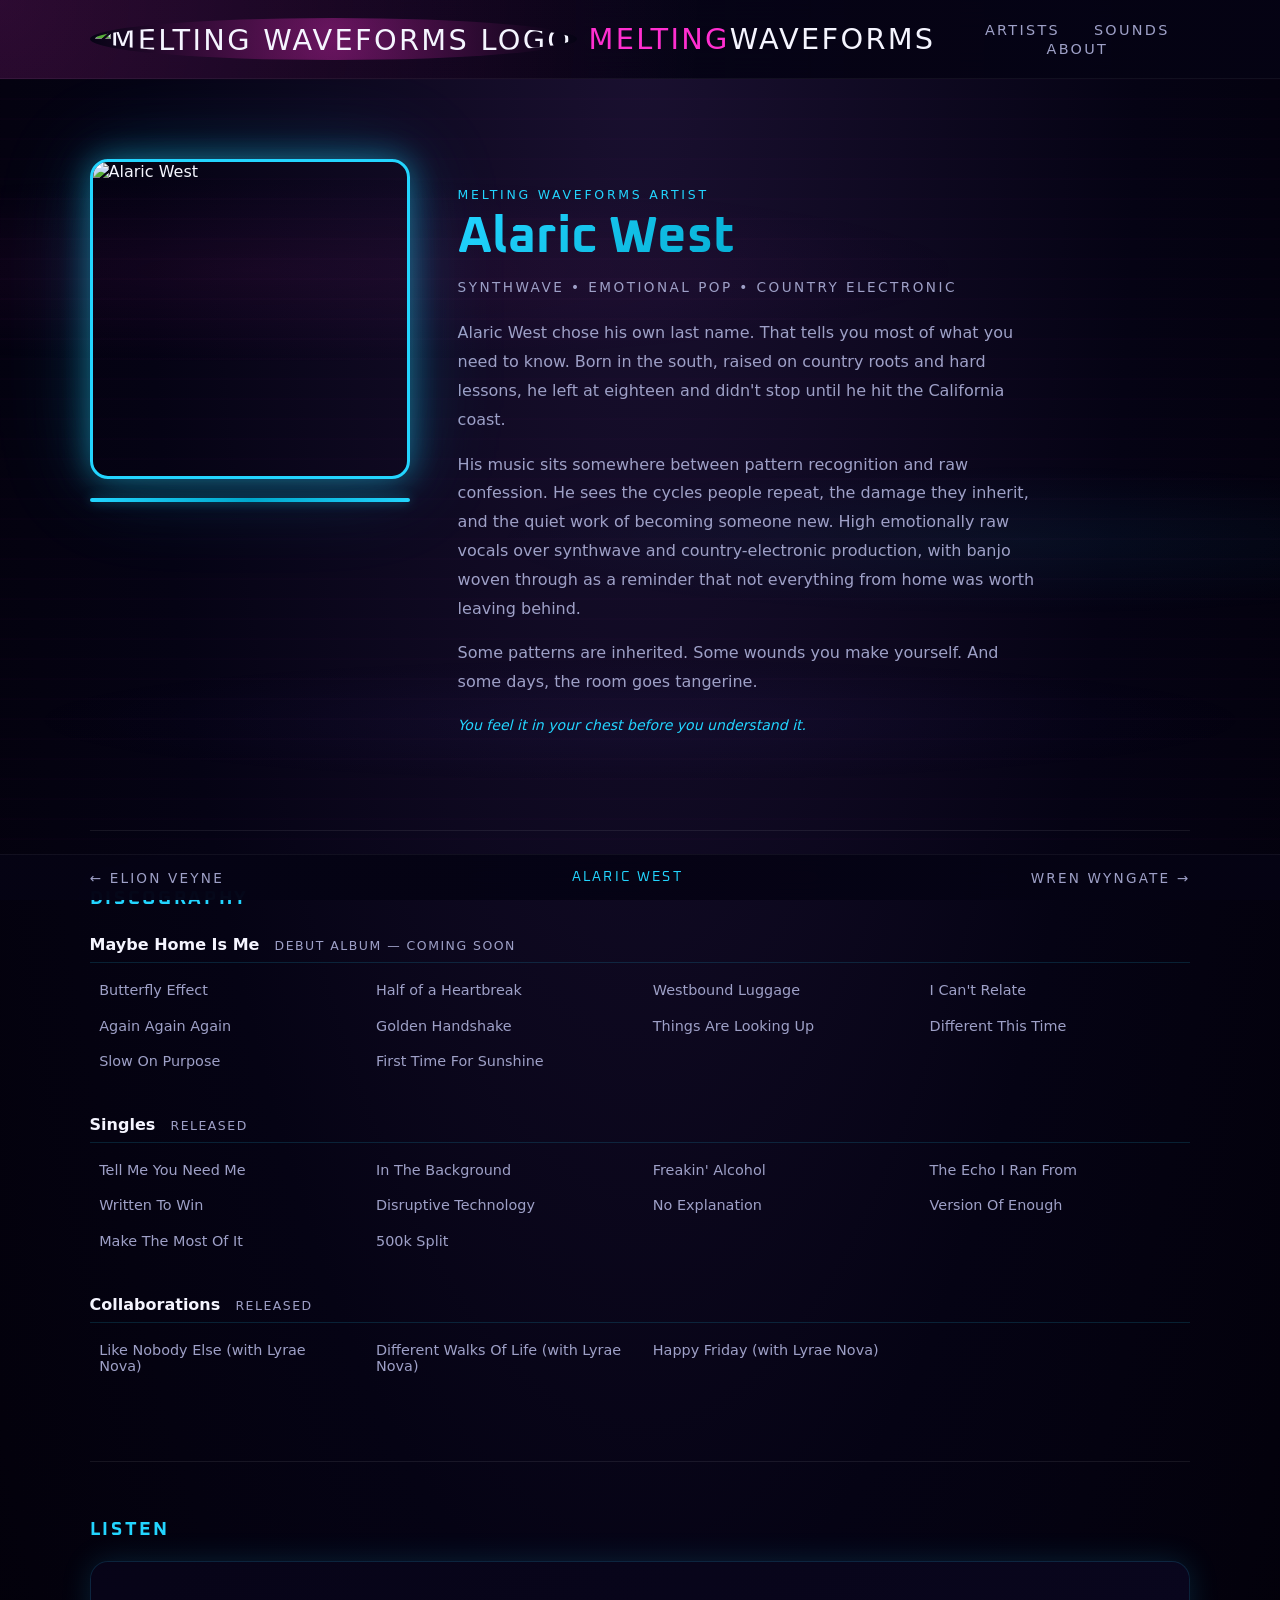
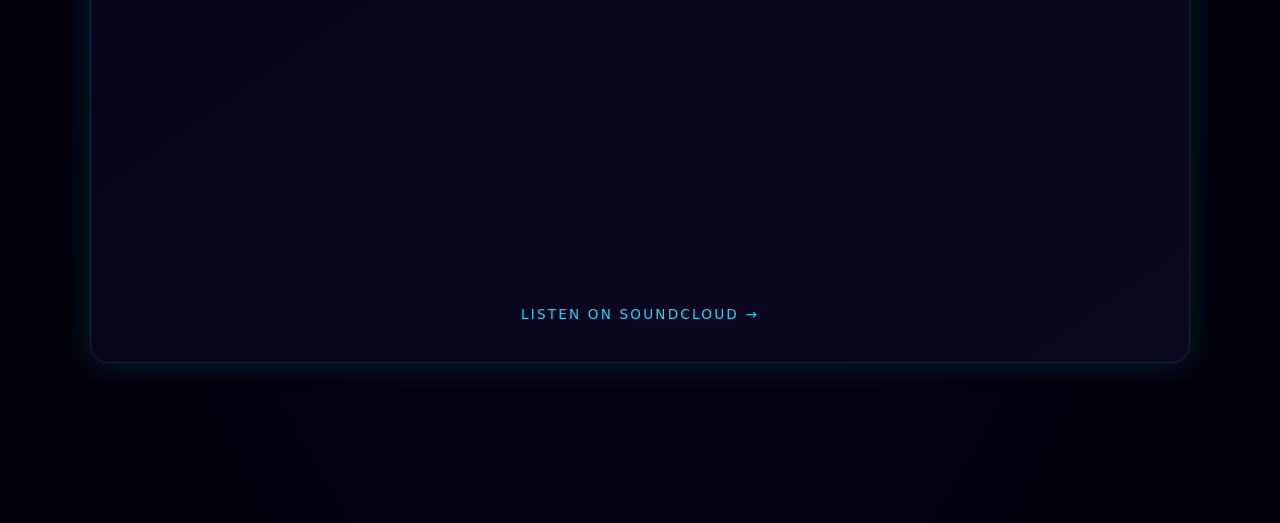
==== commit 55c3447a: "Update alaric.html" ====
--- a/alaric.html
+++ b/alaric.html
@@ -299,7 +299,7 @@
         <p class="artist-genre">Synthwave • Emotional Pop • Country Electronic</p>
         <div class="artist-bio">
           <p>Alaric West chose his own last name. That tells you most of what you need to know. Born in the south, raised on country roots and hard lessons, he left at eighteen and didn't stop until he hit the California coast.</p>
-          <p>His music sits somewhere between pattern recognition and raw confession — he sees the cycles people repeat, the damage they inherit, and the quiet work of becoming someone new. High emotionally raw vocals over synthwave and country-electronic production, with banjo woven through as a reminder that not everything from home was worth leaving behind.</p>
+          <p>His music sits somewhere between pattern recognition and raw confession. He sees the cycles people repeat, the damage they inherit, and the quiet work of becoming someone new. High emotionally raw vocals over synthwave and country-electronic production, with banjo woven through as a reminder that not everything from home was worth leaving behind.</p>
           <p>Some patterns are inherited. Some wounds you make yourself. And some days, the room goes tangerine.</p>
           <p style="font-size: 0.88rem; color: var(--artist-color); font-style: italic;">You feel it in your chest before you understand it.</p>
         </div>
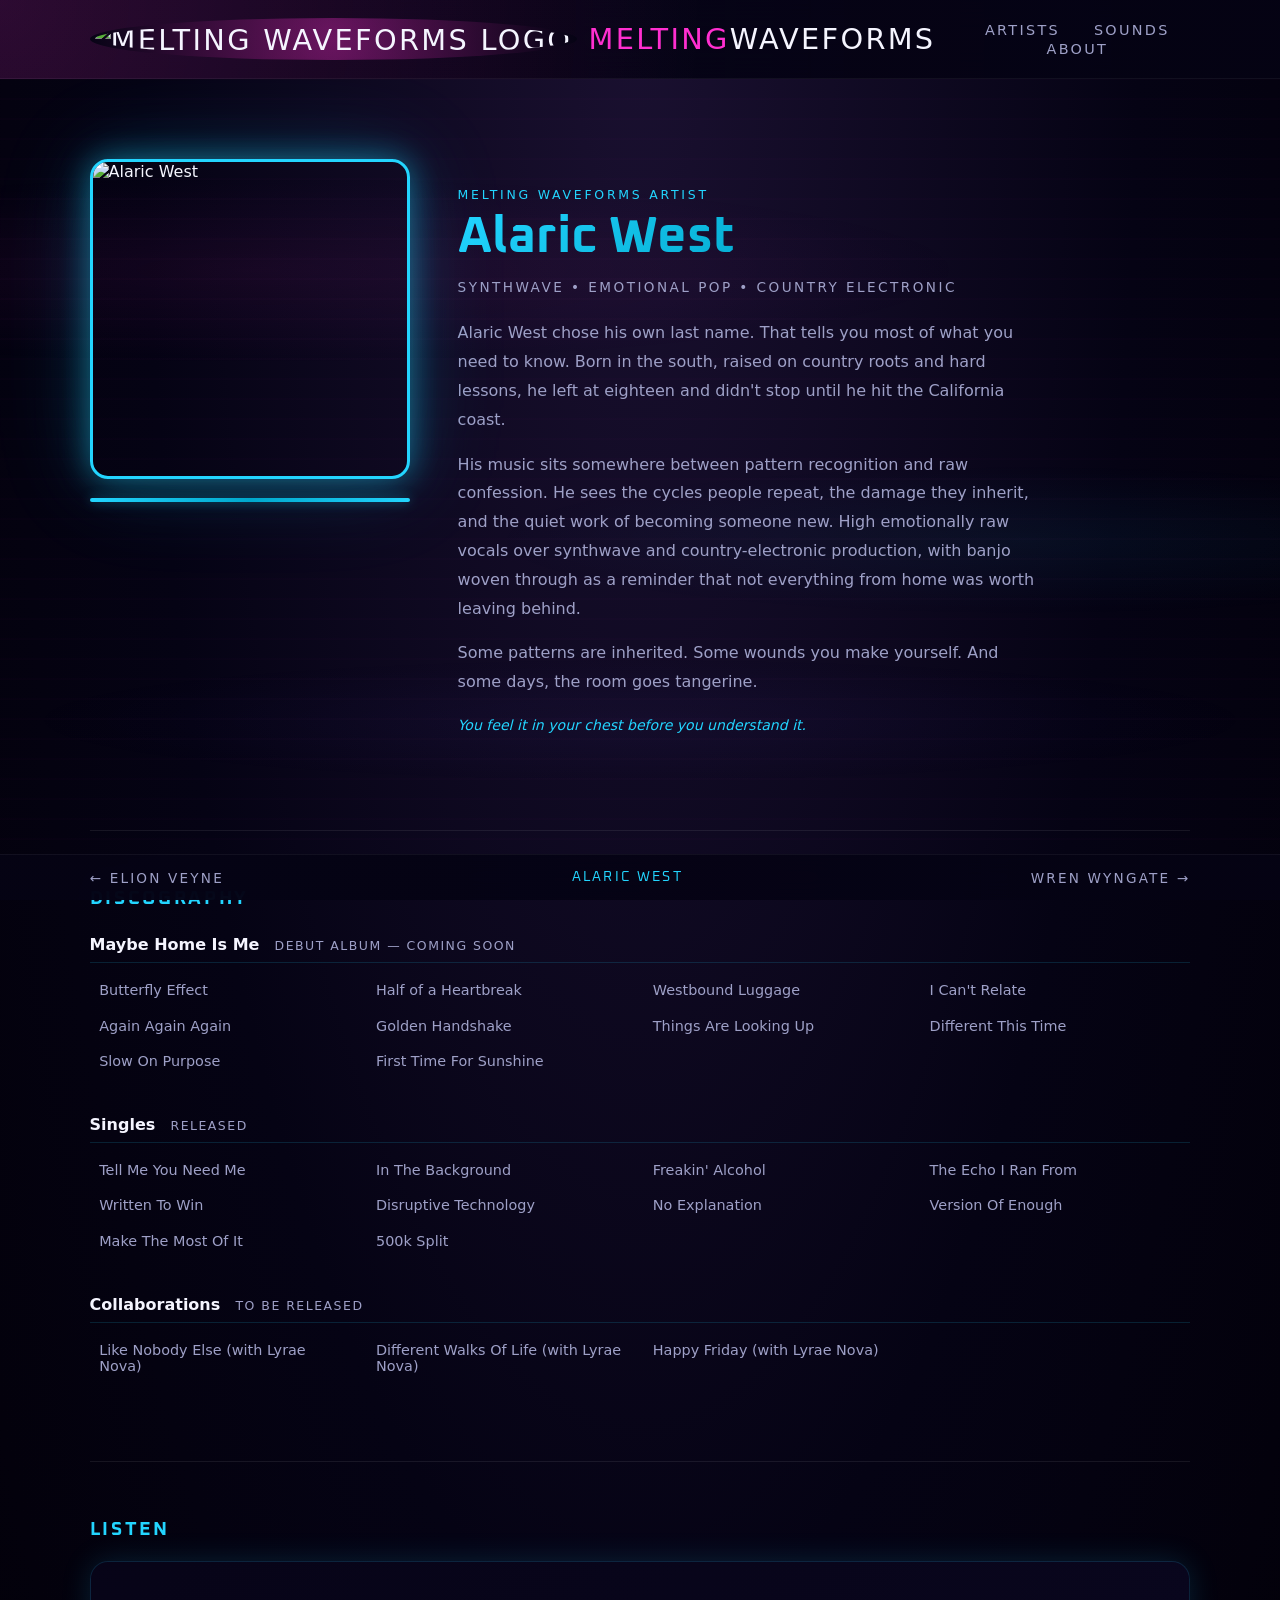
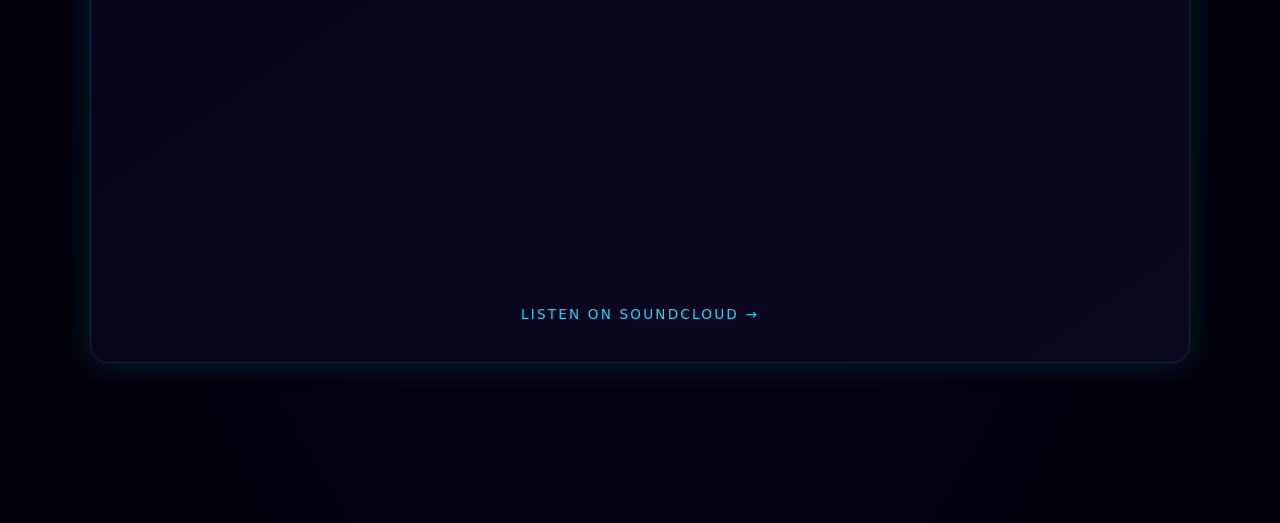
==== commit e02134af: "Update alaric.html" ====
--- a/alaric.html
+++ b/alaric.html
@@ -342,7 +342,7 @@
       </div>
 
       <div class="album-block">
-        <p class="album-name">Collaborations <span>Released</span></p>
+        <p class="album-name">Collaborations <span>To be Released</span></p>
         <ul class="song-list">
           <li>Like Nobody Else (with Lyrae Nova)</li>
           <li>Different Walks Of Life (with Lyrae Nova)</li>
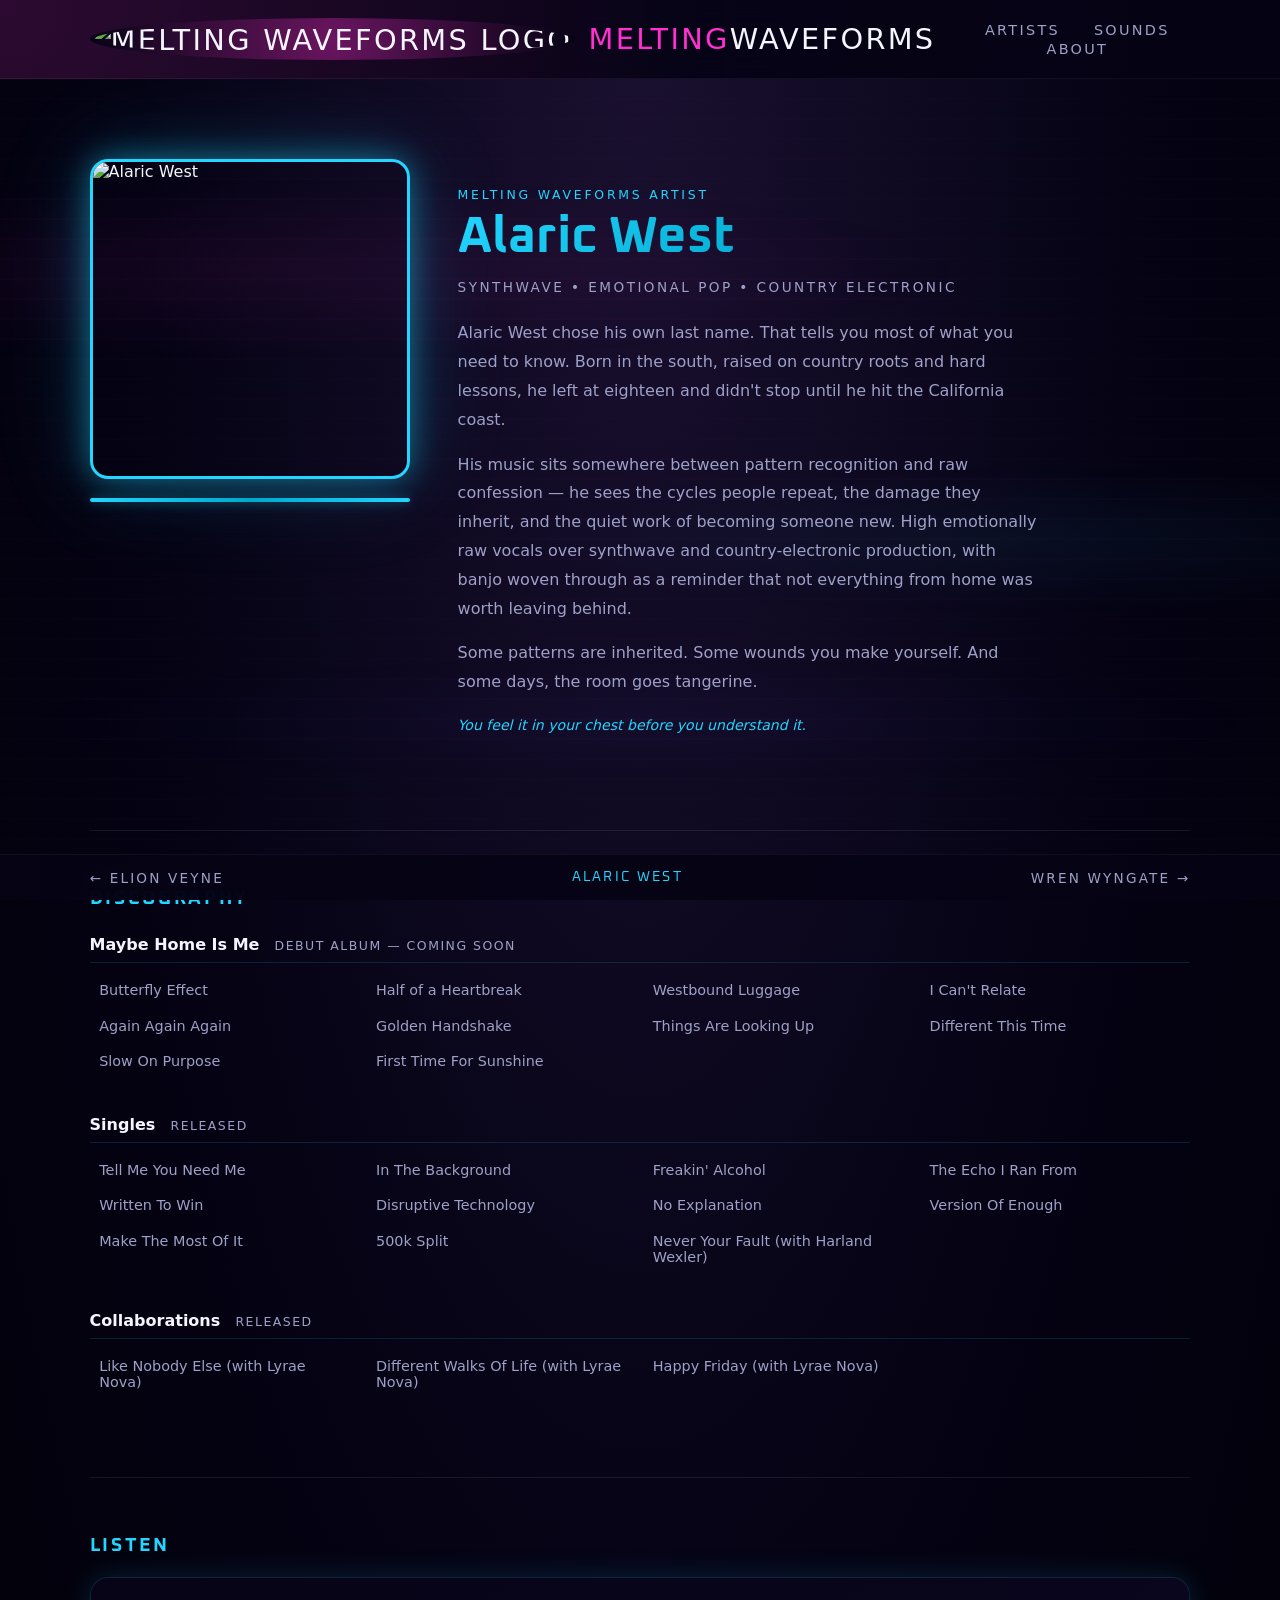
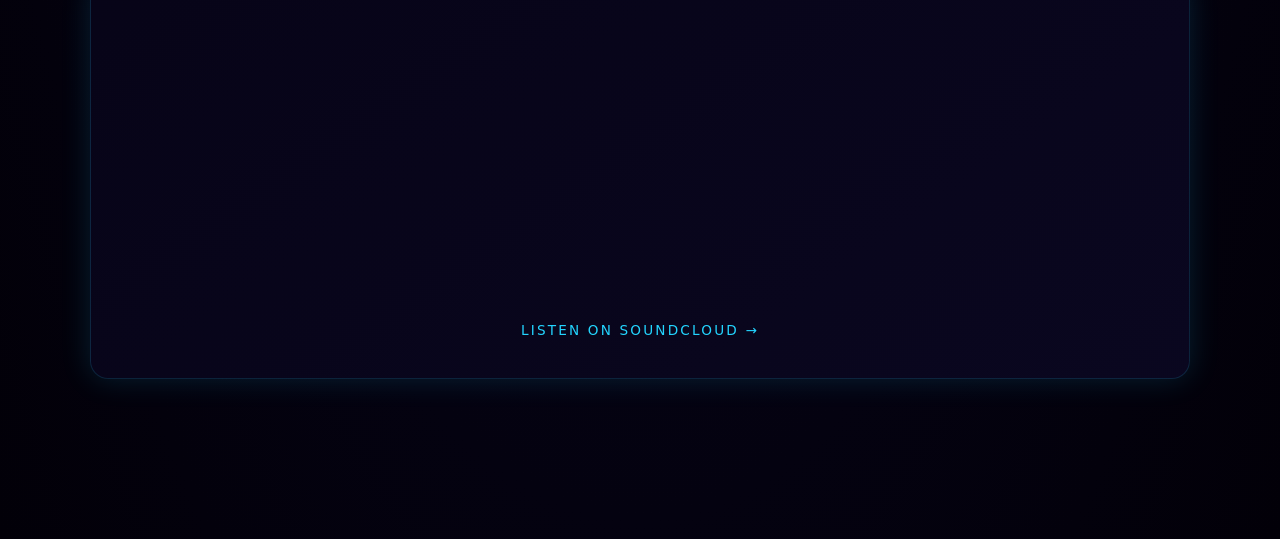
==== commit da3a4cb0: "Update alaric.html" ====
--- a/alaric.html
+++ b/alaric.html
@@ -299,7 +299,7 @@
         <p class="artist-genre">Synthwave • Emotional Pop • Country Electronic</p>
         <div class="artist-bio">
           <p>Alaric West chose his own last name. That tells you most of what you need to know. Born in the south, raised on country roots and hard lessons, he left at eighteen and didn't stop until he hit the California coast.</p>
-          <p>His music sits somewhere between pattern recognition and raw confession. He sees the cycles people repeat, the damage they inherit, and the quiet work of becoming someone new. High emotionally raw vocals over synthwave and country-electronic production, with banjo woven through as a reminder that not everything from home was worth leaving behind.</p>
+          <p>His music sits somewhere between pattern recognition and raw confession — he sees the cycles people repeat, the damage they inherit, and the quiet work of becoming someone new. High emotionally raw vocals over synthwave and country-electronic production, with banjo woven through as a reminder that not everything from home was worth leaving behind.</p>
           <p>Some patterns are inherited. Some wounds you make yourself. And some days, the room goes tangerine.</p>
           <p style="font-size: 0.88rem; color: var(--artist-color); font-style: italic;">You feel it in your chest before you understand it.</p>
         </div>
@@ -338,11 +338,12 @@
           <li>Version Of Enough</li>
           <li>Make The Most Of It</li>
           <li>500k Split</li>
+          <li>Never Your Fault (with Harland Wexler)</li>
         </ul>
       </div>
 
       <div class="album-block">
-        <p class="album-name">Collaborations <span>To be Released</span></p>
+        <p class="album-name">Collaborations <span>Released</span></p>
         <ul class="song-list">
           <li>Like Nobody Else (with Lyrae Nova)</li>
           <li>Different Walks Of Life (with Lyrae Nova)</li>
--- a/styles.css
+++ b/styles.css
@@ -357,6 +357,24 @@
 .artist-lyrae { border-color: rgba(255, 107, 107, 0.3); }
 .artist-lyrae:hover { box-shadow: 0 0 30px rgba(255, 107, 107, 0.2); }
 
+.artist-colt { border-color: rgba(100, 200, 100, 0.3); }
+.artist-colt:hover { box-shadow: 0 0 30px rgba(100, 200, 100, 0.2); }
+
+.artist-andy { border-color: rgba(128, 112, 255, 0.3); }
+.artist-andy:hover { box-shadow: 0 0 30px rgba(128, 112, 255, 0.2); }
+
+.artist-avery { border-color: rgba(200, 126, 255, 0.3); }
+.artist-avery:hover { box-shadow: 0 0 30px rgba(200, 126, 255, 0.2); }
+
+.artist-piper { border-color: rgba(255, 220, 50, 0.3); }
+.artist-piper:hover { box-shadow: 0 0 30px rgba(255, 220, 50, 0.2); }
+
+.artist-robin { border-color: rgba(255, 180, 150, 0.3); }
+.artist-robin:hover { box-shadow: 0 0 30px rgba(255, 180, 150, 0.2); }
+
+.artist-k2 { border-color: rgba(0, 255, 150, 0.3); }
+.artist-k2:hover { box-shadow: 0 0 30px rgba(0, 255, 150, 0.2); }
+
 .artist-card:hover {
   transform: translateY(-3px);
 }
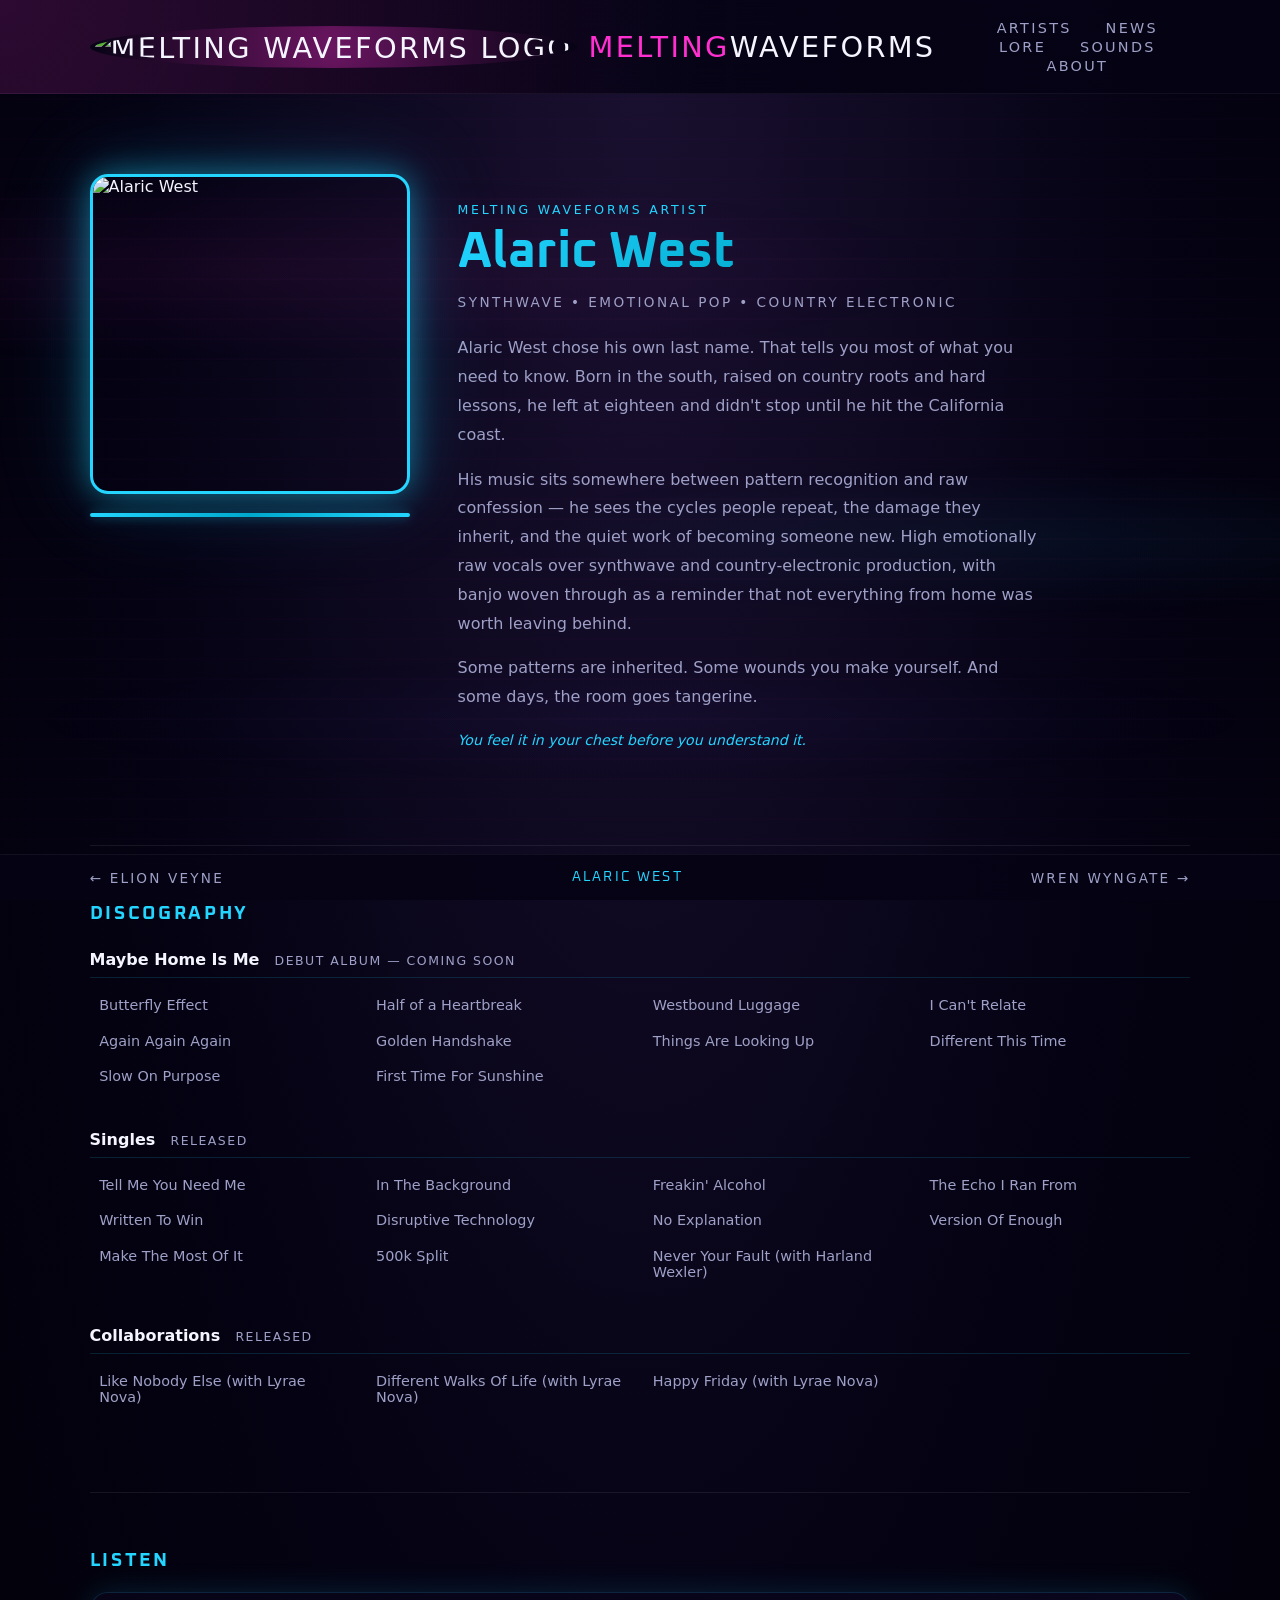
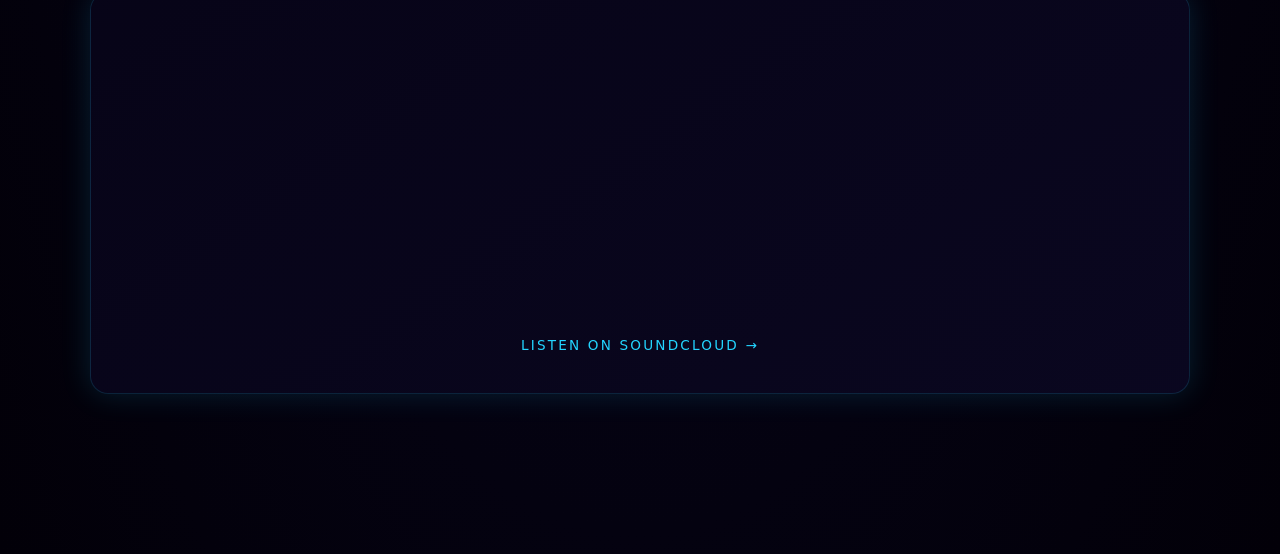
==== commit b7526c2c: "Update alaric.html" ====
--- a/alaric.html
+++ b/alaric.html
@@ -281,6 +281,8 @@
     </a>
     <nav class="nav">
       <a href="index.html#artists">Artists</a>
+      <a href="news.html">News</a>
+      <a href="lore.html">Lore</a>
       <a href="index.html#sounds">Sounds</a>
       <a href="index.html#about">About</a>
     </nav>
